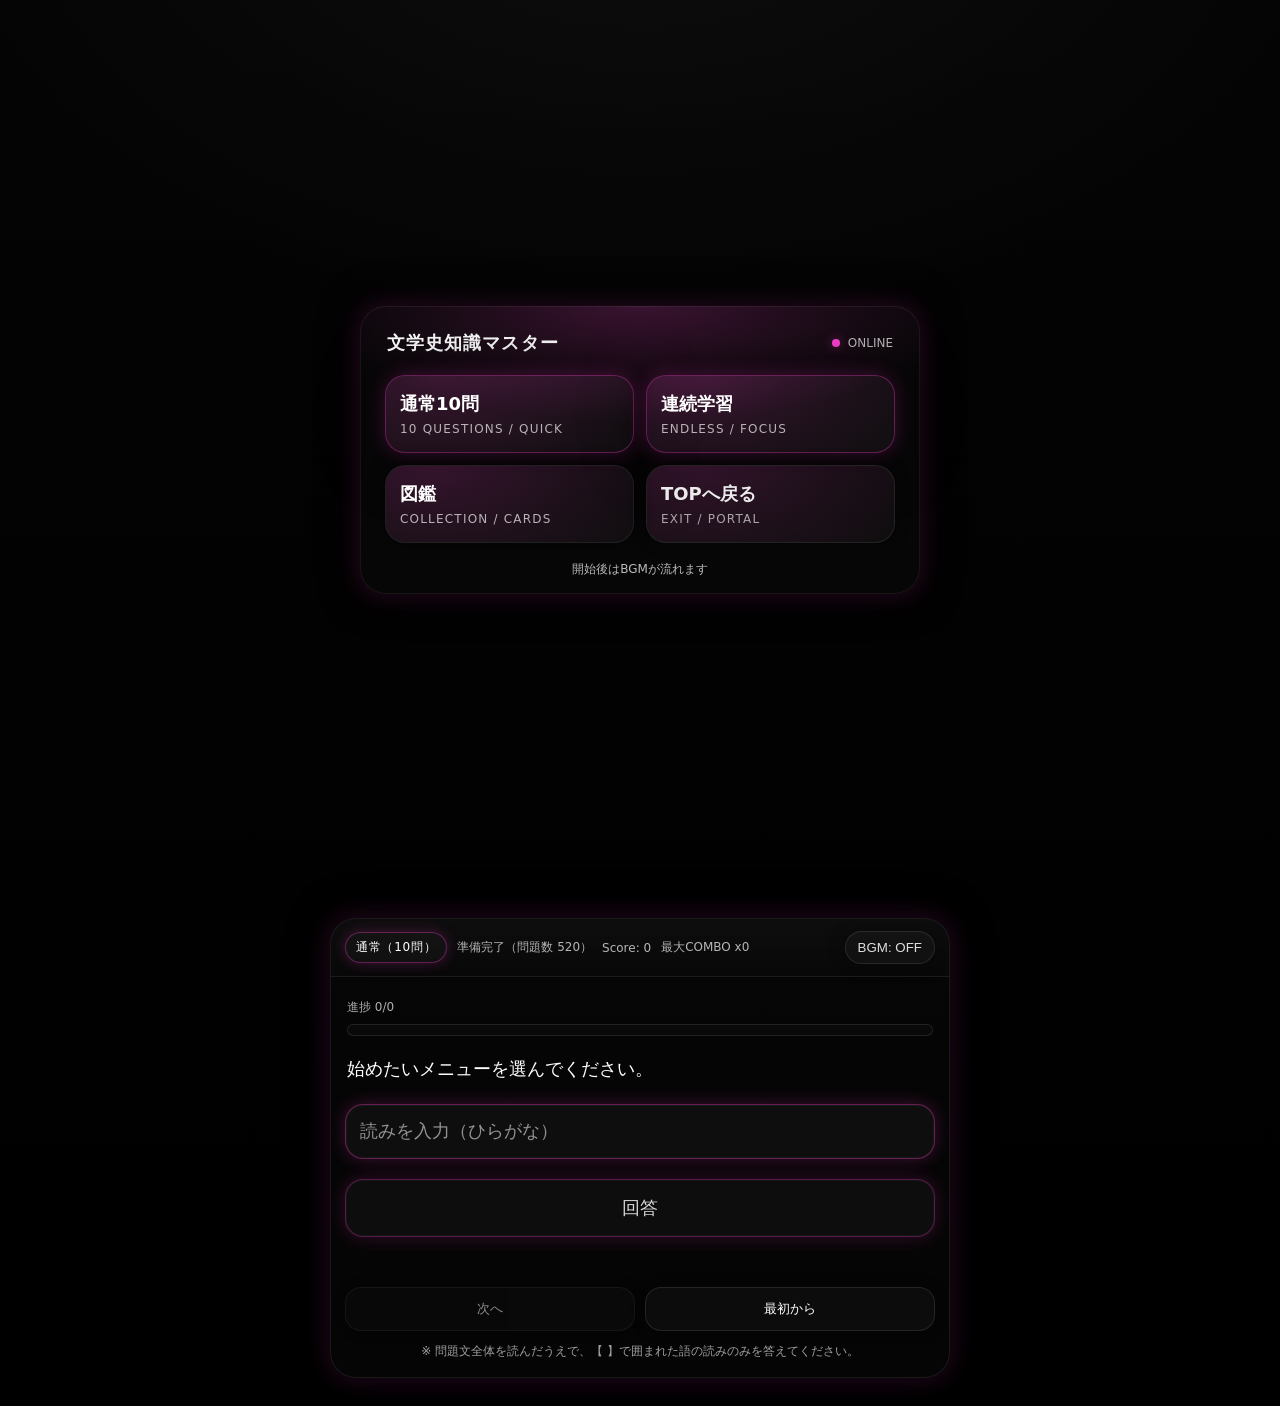
==== index.html @ f780fefc "Update index.html" ====
<!doctype html>
<html lang="ja">
<head>
  <meta charset="utf-8" />
  <meta name="viewport" content="width=device-width, initial-scale=1" />
  <base href="./">
  <title>文学史知識マスター</title>
  <link rel="stylesheet" href="./styles.css" />
</head>

<body>

  <!-- =========================
       START SCREEN (Cyber Console)
       ========================= -->
  <div id="startScreen" class="start-screen" aria-label="スタート画面">
    <div class="hub">
      <header class="hub-bar">
        <div class="hub-title">文学史知識マスター</div>
        <div class="hub-status"><span class="hub-dot" aria-hidden="true"></span><span>ONLINE</span></div>
      </header>

      <main class="hub-grid" aria-label="メニュー">
        <!-- ✅リンク化：通常10問 -->
        <a id="modeNormalBtn" class="hub-card primary" href="./index.html?mode=normal&start=1">
          <div class="hub-main">通常10問</div>
          <div class="hub-sub">10 QUESTIONS / QUICK</div>
        </a>

        <!-- ✅リンク化：連続学習 -->
        <a id="modeEndlessBtn" class="hub-card primary" href="./index.html?mode=endless&start=1">
          <div class="hub-main">連続学習</div>
          <div class="hub-sub">ENDLESS / FOCUS</div>
        </a>

        <!-- 図鑑（既存） -->
        <a id="openCollectionBtn" class="hub-card" href="https://naoki496.github.io/cards-hub/">
          <div class="hub-main">図鑑</div>
          <div class="hub-sub">COLLECTION / CARDS</div>
        </a>

        <!-- TOPへ戻る（指定URL） -->
        <a id="backToTopBtn" class="hub-card exit" href="https://naoki496.github.io/kokugo-dojo/">
          <div class="hub-main">TOPへ戻る</div>
          <div class="hub-sub">EXIT / PORTAL</div>
        </a>
      </main>

      <!-- ✅追加：4ボタン直下の注記（レイアウト非破壊） -->
      <div style="margin-top:10px;font-size:12px;line-height:1.4;color:rgba(255,255,255,0.72);text-align:center;">
        開始後はBGMが流れます
      </div>

      <!-- app.js互換のため残す（画面には出さない） -->
      <button id="startBtn" class="start-hidden" type="button">START</button>
      <div id="startNote" class="start-hidden"></div>

      
      
      <!-- app.js互換のため残す（画面には出さない） -->
      <button id="startBtn" class="start-hidden" type="button">START</button>
      <div id="startNote" class="start-hidden"></div>
    </div>
  </div>

  <!-- =========================
       QUIZ UI
       ========================= -->
  <h1>文学史知識マスター</h1>

  <div id="quiz" class="panel">
    <div id="meta">
      <div id="metaLeft">
        <div id="modePill" class="mode-pill">通常（10問）</div>
        <div id="progress">読み込み中…</div>
        <div id="score">Score: 0</div>
        <div id="comboLabel">最大COMBO x0</div>
      </div>

      <button id="bgmToggle" class="pill bgm-btn" type="button">BGM: OFF</button>
    </div>

    <div class="panel-inner">
      <div id="meterArea">
        <div id="meterText">
          <div id="meterLabel">進捗 0/0 (0%)</div>
          <div id="meterRight"> </div>
        </div>
        <div id="meterOuter"><div id="meterInner"></div></div>
      </div>

      <div class="q-gap"></div>

      <div id="question" class="question">CSVを読み込んでいます。</div>
      <div id="subline" class="subline"></div>

      <div id="choicesArea">
        <input id="answerInput" class="answer-input" type="text"
               inputmode="kana" autocomplete="off" autocapitalize="off" autocorrect="off" spellcheck="false"
               placeholder="読みを入力（ひらがな）" />
        <button id="submitBtn" class="choice submit" type="button">回答</button>
      </div>

      <div id="status" class="status"></div>

      <div id="controls">
        <button id="nextBtn" class="ctrl" type="button" disabled>次へ</button>
        <button id="restartBtn" class="ctrl" type="button">最初から</button>
      </div>

      <div id="hint">
        ※ 問題文全体を読んだうえで、【 】で囲まれた語の読みのみを答えてください。
      </div>
    </div>
  </div>

  <script src="./csv.js"></script>
  <script src="./app.js"></script>
</body>
</html>
---- styles.css ----
:root {
  /* ===== Background ===== */
  --bg0: #050405;   /* メイン背景（ほぼ黒） */
  --bg1: #0c0907;   /* パネル・カード用 */

  /* ===== Accent (Pink) ===== */
  --accent1: #ff3dcf; /* ネオンピンク */
  --accent2: #ff1493; /* ディープピンク */

  /* ===== Text ===== */
  --text: #ffffff;
  --text-sub: rgba(255,255,255,0.65);

  /* ===== Glow ===== */
  --glow: rgba(255,61,207,0.22);
  --glow-strong: rgba(255,61,207,0.45);

  /* ===== Border ===== */
  --border: rgba(255,61,207,0.35);
}


/* ===== Global image safety (prevent stretching) ===== */
img { max-width: 100%; height: auto; }

/* ===== Base ===== */
* { box-sizing: border-box; }
html, body {
  margin: 0;
  padding: 0;
  background: radial-gradient(1200px 800px at 50% -10%, rgba(255,255,255,0.04), transparent 60%),
              linear-gradient(180deg, var(--bg0), #000);
  color: var(--text);
  font-family: system-ui, -apple-system, "Segoe UI", "Noto Sans JP", sans-serif;
}

h1 { display:none; }

/* ===== Start Screen (Hub) ===== */
.start-screen{
  min-height: 100vh;
  display:flex;
  align-items:center;
  justify-content:center;
  padding: 18px;
}
.hub{
  width: min(560px, 92vw);
  border-radius: 26px;
  border: 1px solid rgba(255,255,255,0.06);
  background: rgba(255,255,255,0.02);
  box-shadow: 0 0 40px rgba(0,0,0,0.6), 0 0 22px var(--glow);
  padding: 16px;
  position: relative;
}
.hub::before{
  content:"";
  position:absolute;
  inset: -1px;
  border-radius: 26px;
  background: radial-gradient(500px 180px at 50% 0%, rgba(255,61,207,0.20), transparent 65%);
  pointer-events:none;
  mix-blend-mode: screen;
}

.hub-bar{
  display:flex;
  align-items:center;
  justify-content:space-between;
  padding: 8px 10px 12px;
}
.hub-title{
  font-size: 18px;
  letter-spacing: .06em;
  font-weight: 700;
}
.hub-status{
  display:flex;
  align-items:center;
  gap:8px;
  font-size: 12px;
  color: rgba(255,255,255,0.72);
}
.hub-dot{
  width: 8px;
  height: 8px;
  border-radius: 50%;
  background: var(--accent1);
  box-shadow: 0 0 12px var(--glow-strong);
}

.hub-grid{
  display:grid;
  grid-template-columns: 1fr 1fr;
  gap: 12px;
  padding: 8px;
}
@media (max-width: 520px){
  .hub-grid{ grid-template-columns: 1fr; }
}
.hub-card{
  display:block;
  text-decoration:none;
  color: #fff;
  padding: 16px 14px;
  border-radius: 20px;
  border: 1px solid rgba(255,255,255,0.08);
  background: rgba(255,255,255,0.03);
  box-shadow: 0 0 16px rgba(0,0,0,0.55);
  transition: transform 90ms ease, box-shadow 140ms ease, border-color 140ms ease;
  position: relative;
  overflow:hidden;
}
.hub-card::after{
  content:"";
  position:absolute;
  inset:0;
  background: radial-gradient(420px 220px at 20% 0%, rgba(255,61,207,0.18), transparent 60%);
  opacity: .9;
  pointer-events:none;
}
.hub-card.primary{
  border-color: var(--border);
  box-shadow: 0 0 20px var(--glow), 0 0 60px rgba(0,0,0,0.55);
}
.hub-card.exit{
  border-color: rgba(255,255,255,0.10);
  opacity: .92;
}
.hub-card:hover{
  transform: translateY(-1px);
  border-color: rgba(255,61,207,0.55);
  box-shadow: 0 0 26px var(--glow-strong), 0 0 70px rgba(0,0,0,0.6);
}
.hub-main{
  font-size: 18px;
  font-weight: 700;
  position: relative;
  z-index: 1;
}
.hub-sub{
  margin-top: 6px;
  font-size: 12px;
  letter-spacing: .10em;
  color: rgba(255,255,255,0.68);
  position: relative;
  z-index: 1;
}

/* app.js互換のため残す（画面には出さない） */
.start-hidden{ display:none; }

/* ===== Panel (Quiz) ===== */
.panel{
  width: min(620px, 92vw);
  margin: 18px auto 28px;
  border-radius: 26px;
  border: 1px solid rgba(255,255,255,0.08);
  background: rgba(255,255,255,0.02);
  box-shadow: 0 0 40px rgba(0,0,0,0.65), 0 0 26px var(--glow);
  overflow:hidden;
}

#meta{
  display:flex;
  align-items:center;
  justify-content:space-between;
  padding: 12px 14px;
  border-bottom: 1px solid rgba(255,255,255,0.06);
  background: linear-gradient(180deg, rgba(255,255,255,0.03), rgba(255,255,255,0.01));
}
#metaLeft{
  display:flex;
  align-items:center;
  gap: 10px;
  flex-wrap: wrap;
}
.mode-pill{
  display:inline-flex;
  align-items:center;
  padding: 6px 10px;
  border-radius: 999px;
  border: 1px solid var(--border);
  background: rgba(255,255,255,0.03);
  box-shadow: 0 0 14px var(--glow);
  font-size: 12px;
  letter-spacing: .06em;
}
#progress, #score, #comboLabel{
  font-size: 12px;
  color: rgba(255,255,255,0.70);
}

.pill{
  border: 1px solid rgba(255,255,255,0.10);
  background: rgba(255,255,255,0.03);
  color: rgba(255,255,255,0.86);
  border-radius: 999px;
  padding: 8px 12px;
  cursor:pointer;
  box-shadow: 0 0 16px rgba(0,0,0,0.35);
}
.pill:hover{
  border-color: rgba(255,61,207,0.55);
  box-shadow: 0 0 20px var(--glow-strong);
}

#timerArea{
  display:flex;
  align-items:center;
  gap:8px;
  margin-left: 10px;
}
#timerOuter{
  width: 140px;
  height: 10px;
  border-radius: 999px;
  border: 1px solid rgba(255,255,255,0.10);
  background: rgba(255,255,255,0.03);
  overflow:hidden;
}
#timerInner{
  height: 100%;
  width: 100%;
  background: linear-gradient(90deg, rgba(255,61,207,0.9), rgba(255,20,147,0.9));
  box-shadow: 0 0 16px var(--glow-strong);
}
#timerText{
  width: 54px;
  text-align:right;
  font-size: 12px;
  color: rgba(255,255,255,0.70);
}

.panel-inner{
  padding: 14px 14px 18px;
}

#meterArea{
  padding: 8px 2px 4px;
}
#meterText{
  display:flex;
  align-items:center;
  justify-content:space-between;
  font-size: 12px;
  color: rgba(255,255,255,0.68);
  margin-bottom: 8px;
}
#meterOuter{
  width: 100%;
  height: 12px;
  border-radius: 999px;
  border: 1px solid rgba(255,255,255,0.10);
  background: rgba(255,255,255,0.02);
  overflow:hidden;
}
#meterInner{
  width: 0%;
  height: 100%;
  background: linear-gradient(90deg, rgba(255,61,207,0.85), rgba(255,20,147,0.85));
  box-shadow: 0 0 18px var(--glow-strong);
  transition: width 250ms ease;
}

.q-gap{ height: 6px; }

.question{
  font-size: 18px;
  line-height: 1.65;
  padding: 8px 2px;
}
.subline{
  font-size: 13px;
  color: rgba(255,255,255,0.62);
  margin-top: 2px;
}

/* highlight for 【】 */
.hl{
  color: #ffe86b;
  text-shadow: 0 0 18px rgba(255,232,107,0.55);
  font-weight: 700;
}

/* ===== Choices / Input ===== */
.choice{
  width: 100%;
  margin: 10px 0;
  padding: 16px 14px;
  border-radius: 18px;
  border: 1px solid var(--border);
  background: rgba(255,255,255,0.04);
  color:#fff;
  font-size: 18px;
  text-align:left;
  cursor:pointer;
  box-shadow: 0 0 18px var(--glow), inset 0 0 0 1px rgba(255,255,255,0.04);
  transition: transform 80ms ease, box-shadow 120ms ease, border-color 120ms ease;
}

/* ===== Input mode (Yomi) ===== */
.answer-input{
  width: 100%;
  margin: 10px 0;
  padding: 16px 14px;
  border-radius: 18px;
  border: 1px solid var(--border);
  background: rgba(255,255,255,0.04);
  color:#fff;
  font-size: 18px;
  outline: none;
  box-shadow: 0 0 18px var(--glow), inset 0 0 0 1px rgba(255,255,255,0.04);
}

.answer-input::placeholder{
  color: rgba(255,255,255,0.55);
}

.answer-input:focus{
  border-color: rgba(255,61,207,0.65);
  box-shadow: 0 0 26px var(--glow-strong), inset 0 0 0 1px rgba(255,255,255,0.06);
}

.choice.submit{
  text-align:center;
}

.choice:active{
  transform: scale(0.985);
}

.choice:disabled{
  opacity: 0.85;
  cursor: default;
}

.choice.correct{
  border-color: rgba(80,255,130,0.55);
  box-shadow: 0 0 22px rgba(80,255,130,0.25);
  background: rgba(80,255,130,0.07);
}

.choice.wrong{
  border-color: rgba(255,80,120,0.55);
  box-shadow: 0 0 22px rgba(255,80,120,0.20);
  background: rgba(255,80,120,0.06);
}

.status{
  min-height: 22px;
  margin-top: 6px;
  font-size: 13px;
  color: rgba(255,255,255,0.72);
}

#controls{
  display:flex;
  gap: 10px;
  margin-top: 12px;
}
.ctrl{
  flex:1;
  padding: 12px 12px;
  border-radius: 16px;
  border: 1px solid rgba(255,255,255,0.10);
  background: rgba(255,255,255,0.03);
  color:#fff;
  cursor:pointer;
  box-shadow: 0 0 14px rgba(0,0,0,0.35);
}
.ctrl:disabled{
  opacity:.55;
  cursor: default;
}
.ctrl:hover{
  border-color: rgba(255,61,207,0.55);
  box-shadow: 0 0 18px var(--glow-strong);
}

#hint{
  margin-top: 12px;
  font-size: 12px;
  line-height: 1.4;
  color: rgba(255,255,255,0.62);
  text-align: center;
}

/* ===== Result Overlay ===== */
.result-overlay{
  position: fixed;
  inset: 0;
  background: rgba(0,0,0,0.70);
  display:none;
  align-items:center;
  justify-content:center;
  padding: 18px;
  z-index: 9999;
}
.result-overlay.show{ display:flex; }

.result{
  width: min(680px, 92vw);
  border-radius: 26px;
  border: 1px solid rgba(255,255,255,0.10);
  background: rgba(10,8,12,0.92);
  box-shadow: 0 0 40px rgba(0,0,0,0.75), 0 0 24px var(--glow);
  overflow:hidden;
}
.result-head{
  padding: 14px 16px;
  border-bottom: 1px solid rgba(255,255,255,0.08);
  display:flex;
  align-items:center;
  justify-content:space-between;
}
.result-title{
  font-weight: 800;
  letter-spacing: .06em;
}
.result-close{
  cursor:pointer;
  opacity: .85;
}
.result-body{
  padding: 16px;
}
.stars{
  display:flex;
  gap: 4px;
  font-size: 18px;
}
.rank{
  margin-top: 6px;
  opacity:.9;
}
.rate{
  margin-top: 6px;
  font-size: 28px;
  font-weight: 800;
  text-shadow: 0 0 18px var(--glow-strong);
}
.summary{
  margin-top: 10px;
  opacity:.9;
}
.details{
  margin-top: 10px;
  font-size: 13px;
  opacity:.85;
  line-height: 1.55;
}
.card-reward{
  margin-top: 12px;
  display:flex;
  gap: 12px;
  align-items:center;
  padding: 10px;
  border-radius: 18px;
  border: 1px solid rgba(255,255,255,0.10);
  background: rgba(255,255,255,0.03);
}
.card-reward img{
  width: 76px;
  height: 76px;
  object-fit: cover;
  border-radius: 14px;
  border: 1px solid rgba(255,255,255,0.10);
}
.card-name{ font-weight: 700; }
.card-meta{
  font-size: 12px;
  opacity: .85;
  margin-top: 4px;
}
.result-actions{
  display:flex;
  gap: 10px;
  margin-top: 14px;
}
.ra{
  flex:1;
  padding: 12px 12px;
  border-radius: 16px;
  border: 1px solid rgba(255,255,255,0.10);
  background: rgba(255,255,255,0.03);
  color:#fff;
  cursor:pointer;
}
.ra:hover{
  border-color: rgba(255,61,207,0.55);
  box-shadow: 0 0 18px var(--glow-strong);
}

.review{
  margin-top: 14px;
  border-top: 1px solid rgba(255,255,255,0.08);
  padding-top: 12px;
}
.rv-item{
  padding: 10px 0;
  border-bottom: 1px solid rgba(255,255,255,0.06);
}
.rv-q{
  font-size: 13px;
  line-height: 1.55;
  opacity: .92;
}
.rv-choices{
  margin-top: 8px;
  display:grid;
  grid-template-columns: 1fr;
  gap: 6px;
}
.rv-choice{
  padding: 10px 12px;
  border-radius: 14px;
  border: 1px solid rgba(255,255,255,0.10);
  background: rgba(255,255,255,0.02);
  font-size: 13px;
  line-height: 1.5;
}
.rv-choice.is-correct{
  border-color: rgba(80,255,130,0.35);
  background: rgba(80,255,130,0.06);
}
.rv-choice.is-selected{
  border-color: rgba(255,80,120,0.35);
  background: rgba(255,80,120,0.05);
}

/* ===== Small effects used by JS ===== */
.flash-good{
  animation: flashGood 220ms ease;
}
@keyframes flashGood{
  0%{ box-shadow: 0 0 0 rgba(0,0,0,0); }
  100%{ box-shadow: 0 0 24px rgba(80,255,130,0.25); }
}
.shake-bad{
  animation: shakeBad 260ms ease;
}
@keyframes shakeBad{
  0%,100%{ transform: translateX(0); }
  20%{ transform: translateX(-4px); }
  40%{ transform: translateX(4px); }
  60%{ transform: translateX(-3px); }
  80%{ transform: translateX(3px); }
}
.pulse-next{
  animation: pulseNext 500ms ease;
}
@keyframes pulseNext{
  0%{ box-shadow: 0 0 0 rgba(0,0,0,0); }
  100%{ box-shadow: 0 0 18px var(--glow-strong); }
}

/* ===== Time up scanline ===== */
.timeup-scanline{
  position: fixed;
  left: 0;
  top: -40vh;
  width: 100vw;
  height: 40vh;
  background: linear-gradient(180deg, transparent, rgba(255,255,255,0.10), transparent);
  pointer-events:none;
  z-index: 99999;
  animation: scanline 420ms ease;
}
@keyframes scanline{
  0%{ top:-40vh; opacity: 0; }
  10%{ opacity: 1; }
  100%{ top: 120vh; opacity: 0; }
}

/* ===== Countdown overlay ===== */
.countdown{
  position: fixed;
  inset: 0;
  display:flex;
  align-items:center;
  justify-content:center;
  background: rgba(0,0,0,0.45);
  z-index: 99998;
  opacity:0;
  transition: opacity 120ms ease;
}
.countdown.show{ opacity:1; }
.countdown-num{
  font-size: 64px;
  font-weight: 900;
  letter-spacing: .08em;
  text-shadow: 0 0 26px var(--glow-strong);
  color: #fff;
}

/* ===== Glitch status ===== */
.status.glitch{
  text-shadow: 0 0 12px var(--glow);
}
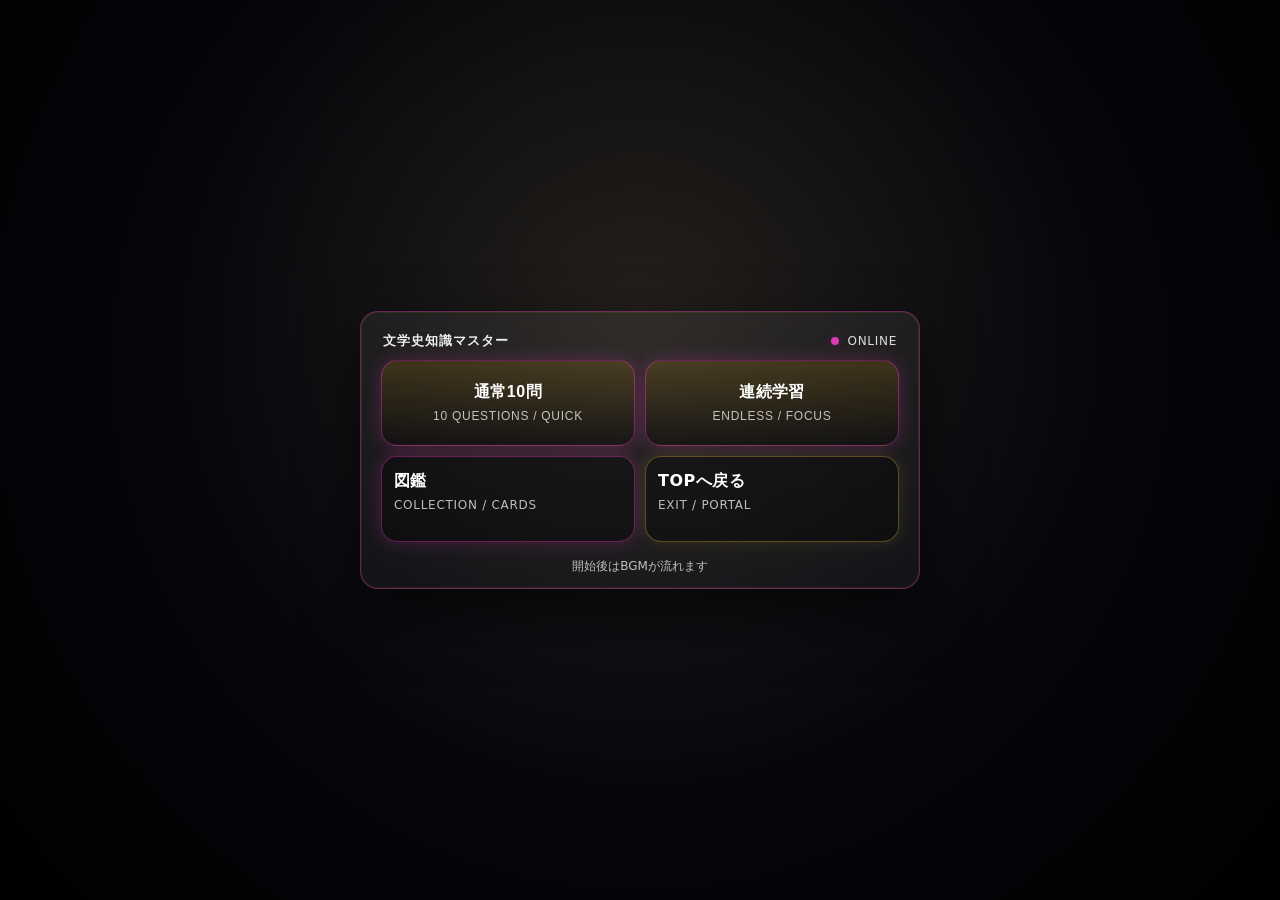
==== commit 0e54d188: "Add files via upload" ====
--- a/index.html
+++ b/index.html
@@ -1,120 +1,123 @@
-<!doctype html>
-<html lang="ja">
-<head>
-  <meta charset="utf-8" />
-  <meta name="viewport" content="width=device-width, initial-scale=1" />
-  <base href="./">
-  <title>文学史知識マスター</title>
-  <link rel="stylesheet" href="./styles.css" />
-</head>
-
-<body>
-
-  <!-- =========================
-       START SCREEN (Cyber Console)
-       ========================= -->
-  <div id="startScreen" class="start-screen" aria-label="スタート画面">
-    <div class="hub">
-      <header class="hub-bar">
-        <div class="hub-title">文学史知識マスター</div>
-        <div class="hub-status"><span class="hub-dot" aria-hidden="true"></span><span>ONLINE</span></div>
-      </header>
-
-      <main class="hub-grid" aria-label="メニュー">
-        <!-- ✅リンク化：通常10問 -->
-        <a id="modeNormalBtn" class="hub-card primary" href="./index.html?mode=normal&start=1">
-          <div class="hub-main">通常10問</div>
-          <div class="hub-sub">10 QUESTIONS / QUICK</div>
-        </a>
-
-        <!-- ✅リンク化：連続学習 -->
-        <a id="modeEndlessBtn" class="hub-card primary" href="./index.html?mode=endless&start=1">
-          <div class="hub-main">連続学習</div>
-          <div class="hub-sub">ENDLESS / FOCUS</div>
-        </a>
-
-        <!-- 図鑑（既存） -->
-        <a id="openCollectionBtn" class="hub-card" href="https://naoki496.github.io/cards-hub/">
-          <div class="hub-main">図鑑</div>
-          <div class="hub-sub">COLLECTION / CARDS</div>
-        </a>
-
-        <!-- TOPへ戻る（指定URL） -->
-        <a id="backToTopBtn" class="hub-card exit" href="https://naoki496.github.io/kokugo-dojo/">
-          <div class="hub-main">TOPへ戻る</div>
-          <div class="hub-sub">EXIT / PORTAL</div>
-        </a>
-      </main>
-
-      <!-- ✅追加：4ボタン直下の注記（レイアウト非破壊） -->
-      <div style="margin-top:10px;font-size:12px;line-height:1.4;color:rgba(255,255,255,0.72);text-align:center;">
-        開始後はBGMが流れます
-      </div>
-
-      <!-- app.js互換のため残す（画面には出さない） -->
-      <button id="startBtn" class="start-hidden" type="button">START</button>
-      <div id="startNote" class="start-hidden"></div>
-
-      
-      
-      <!-- app.js互換のため残す（画面には出さない） -->
-      <button id="startBtn" class="start-hidden" type="button">START</button>
-      <div id="startNote" class="start-hidden"></div>
-    </div>
-  </div>
-
-  <!-- =========================
-       QUIZ UI
-       ========================= -->
-  <h1>文学史知識マスター</h1>
-
-  <div id="quiz" class="panel">
-    <div id="meta">
-      <div id="metaLeft">
-        <div id="modePill" class="mode-pill">通常（10問）</div>
-        <div id="progress">読み込み中…</div>
-        <div id="score">Score: 0</div>
-        <div id="comboLabel">最大COMBO x0</div>
-      </div>
-
-      <button id="bgmToggle" class="pill bgm-btn" type="button">BGM: OFF</button>
-    </div>
-
-    <div class="panel-inner">
-      <div id="meterArea">
-        <div id="meterText">
-          <div id="meterLabel">進捗 0/0 (0%)</div>
-          <div id="meterRight"> </div>
-        </div>
-        <div id="meterOuter"><div id="meterInner"></div></div>
-      </div>
-
-      <div class="q-gap"></div>
-
-      <div id="question" class="question">CSVを読み込んでいます。</div>
-      <div id="subline" class="subline"></div>
-
-      <div id="choicesArea">
-        <input id="answerInput" class="answer-input" type="text"
-               inputmode="kana" autocomplete="off" autocapitalize="off" autocorrect="off" spellcheck="false"
-               placeholder="読みを入力（ひらがな）" />
-        <button id="submitBtn" class="choice submit" type="button">回答</button>
-      </div>
-
-      <div id="status" class="status"></div>
-
-      <div id="controls">
-        <button id="nextBtn" class="ctrl" type="button" disabled>次へ</button>
-        <button id="restartBtn" class="ctrl" type="button">最初から</button>
-      </div>
-
-      <div id="hint">
-        ※ 問題文全体を読んだうえで、【 】で囲まれた語の読みのみを答えてください。
-      </div>
-    </div>
-  </div>
-
-  <script src="./csv.js"></script>
-  <script src="./app.js"></script>
-</body>
-</html>
+<!doctype html>
+<html lang="ja">
+<head>
+  <meta charset="utf-8" />
+  <meta name="viewport" content="width=device-width, initial-scale=1" />
+  <base href="./">
+  <title>文学史知識マスター</title>
+  <link rel="stylesheet" href="./styles.css" />
+</head>
+
+<body>
+
+  <!-- =========================
+       START SCREEN (Cyber Console)
+       ========================= -->
+  <div id="startScreen" class="start-screen" aria-label="スタート画面">
+    <div class="hub">
+      <header class="hub-bar">
+        <div class="hub-title">文学史知識マスター</div>
+        <div class="hub-status"><span class="hub-dot" aria-hidden="true"></span><span>ONLINE</span></div>
+      </header>
+
+      <main class="hub-grid" aria-label="メニュー">
+        <!-- ✅リンク化：通常10問 -->
+        <button id="modeNormalBtn" class="hub-card primary" type="button">
+          <div class="hub-main">通常10問</div>
+          <div class="hub-sub">10 QUESTIONS / QUICK</div>
+        </button>
+
+        <!-- 連続学習 -->
+        <button id="modeEndlessBtn" class="hub-card primary" type="button">
+          <div class="hub-main">連続学習</div>
+          <div class="hub-sub">ENDLESS / FOCUS</div>
+        </button>
+
+        <!-- 図鑑（既存） -->
+        <a id="openCollectionBtn" class="hub-card" href="https://naoki496.github.io/cards-hub/">
+          <div class="hub-main">図鑑</div>
+          <div class="hub-sub">COLLECTION / CARDS</div>
+        </a>
+
+        <!-- TOPへ戻る（指定URL） -->
+        <a id="backToTopBtn" class="hub-card exit" href="https://naoki496.github.io/kokugo-dojo/">
+          <div class="hub-main">TOPへ戻る</div>
+          <div class="hub-sub">EXIT / PORTAL</div>
+        </a>
+      </main>
+
+      <!-- ✅追加：4ボタン直下の注記（レイアウト非破壊） -->
+      <div style="margin-top:10px;font-size:12px;line-height:1.4;color:rgba(255,255,255,0.72);text-align:center;">
+        開始後はBGMが流れます
+      </div>
+
+      <!-- app.js互換のため残す（画面には出さない） -->
+      <button id="startBtn" class="start-hidden" type="button">START</button>
+      <div id="startNote" class="start-hidden"></div>
+
+      
+      
+      
+    </div>
+  </div>
+
+  <!-- =========================
+       QUIZ UI
+       ========================= -->
+  <h1>文学史知識マスター</h1>
+
+  <div id="quiz" class="panel">
+    <div id="meta">
+      <div id="metaLeft">
+        <div id="modePill" class="mode-pill">通常（10問）</div>
+        <div id="progress">読み込み中…</div>
+        <div id="score">Score: 0</div>
+        <div id="comboLabel">最大COMBO x0</div>
+      </div>
+
+      <button id="bgmToggle" class="pill bgm-btn" type="button">BGM: OFF</button>
+    </div>
+
+    <div class="panel-inner">
+      <div id="meterArea">
+        <div id="meterText">
+          <div id="meterLabel">進捗 0/0 (0%)</div>
+          <div id="meterRight"> </div>
+        </div>
+        <div id="meterOuter"><div id="meterInner"></div></div>
+      </div>
+
+      <div class="q-gap"></div>
+
+      <div id="question" class="question">CSVを読み込んでいます。</div>
+      <div id="subline" class="subline"></div>
+
+        <div id="choicesArea">
+        <input id="answerInput" class="answer-input" type="text"
+               inputmode="kana" autocomplete="off" autocapitalize="off" autocorrect="off" spellcheck="false"
+               placeholder="読みを入力（ひらがな）" />
+        <button id="submitBtn" class="choice submit" type="button">回答</button>
+      </div>
+
+      <div id="status" class="status"></div>
+
+      <div id="controls">
+        <button id="nextBtn" class="ctrl" type="button" disabled>次へ</button>
+        <button id="restartBtn" class="ctrl" type="button">最初から</button>
+      </div>
+
+      <div id="hint">
+        ※ 問題文全体を読んだうえで、【 】で囲まれた語の読みのみを答えてください。
+      </div>
+    </div>
+  </div>
+
+  <script src="./csv.js"></script>
+  <script src="./app.js"></script>
+</body>
+</html>
+
+
+
+
+
--- a/styles.css
+++ b/styles.css
@@ -20,270 +20,288 @@
 }
 
 
-/* ===== Global image safety (prevent stretching) ===== */
-img { max-width: 100%; height: auto; }
-
-/* ===== Base ===== */
-* { box-sizing: border-box; }
-html, body {
-  margin: 0;
-  padding: 0;
-  background: radial-gradient(1200px 800px at 50% -10%, rgba(255,255,255,0.04), transparent 60%),
-              linear-gradient(180deg, var(--bg0), #000);
-  color: var(--text);
-  font-family: system-ui, -apple-system, "Segoe UI", "Noto Sans JP", sans-serif;
-}
-
-h1 { display:none; }
-
-/* ===== Start Screen (Hub) ===== */
-.start-screen{
-  min-height: 100vh;
-  display:flex;
-  align-items:center;
-  justify-content:center;
-  padding: 18px;
-}
-.hub{
-  width: min(560px, 92vw);
-  border-radius: 26px;
-  border: 1px solid rgba(255,255,255,0.06);
-  background: rgba(255,255,255,0.02);
-  box-shadow: 0 0 40px rgba(0,0,0,0.6), 0 0 22px var(--glow);
-  padding: 16px;
+/* ===== Global image safety (prevents full-size blowups) ===== */
+img{
+  max-width:100%;
+  height:auto;
+  display:block;
+}
+
+*{ box-sizing:border-box; }
+body{
+  margin:0;
+  font-family: "Segoe UI", system-ui, -apple-system, sans-serif;
+  background: radial-gradient(1200px 700px at 50% 0%,
+    rgba(255,179,0,0.06) 0%,
+    rgba(0,0,0,0) 45%
+  ), linear-gradient(180deg, var(--bg1), var(--bg0));
+  color:#fff;
+  text-align:center;
+  -webkit-tap-highlight-color: transparent;
+}
+
+h1{
+  margin:18px 0 10px;
+  font-size:22px;
+  letter-spacing:0.03em;
+  text-shadow: 0 0 14px var(--glow);
+}
+
+.panel{
+  width: 92%;
+  max-width: 560px;
+  margin: 0 auto 18px;
+  border-radius: 18px;
+  background: linear-gradient(180deg, rgba(255,255,255,0.06), rgba(255,255,255,0.03));
+  border: 1px solid rgba(255,255,255,0.08);
+  box-shadow:
+    0 18px 40px rgba(0,0,0,0.55),
+    inset 0 0 0 1px rgba(255,179,0,0.08);
+  padding: 14px;
   position: relative;
-}
-.hub::before{
-  content:"";
-  position:absolute;
-  inset: -1px;
-  border-radius: 26px;
-  background: radial-gradient(500px 180px at 50% 0%, rgba(255,61,207,0.20), transparent 65%);
-  pointer-events:none;
-  mix-blend-mode: screen;
-}
-
-.hub-bar{
-  display:flex;
-  align-items:center;
-  justify-content:space-between;
-  padding: 8px 10px 12px;
-}
-.hub-title{
-  font-size: 18px;
-  letter-spacing: .06em;
-  font-weight: 700;
-}
-.hub-status{
-  display:flex;
-  align-items:center;
-  gap:8px;
-  font-size: 12px;
-  color: rgba(255,255,255,0.72);
-}
-.hub-dot{
-  width: 8px;
-  height: 8px;
-  border-radius: 50%;
-  background: var(--accent1);
-  box-shadow: 0 0 12px var(--glow-strong);
-}
-
-.hub-grid{
-  display:grid;
-  grid-template-columns: 1fr 1fr;
-  gap: 12px;
-  padding: 8px;
-}
-@media (max-width: 520px){
-  .hub-grid{ grid-template-columns: 1fr; }
-}
-.hub-card{
-  display:block;
-  text-decoration:none;
-  color: #fff;
-  padding: 16px 14px;
-  border-radius: 20px;
-  border: 1px solid rgba(255,255,255,0.08);
-  background: rgba(255,255,255,0.03);
-  box-shadow: 0 0 16px rgba(0,0,0,0.55);
-  transition: transform 90ms ease, box-shadow 140ms ease, border-color 140ms ease;
-  position: relative;
-  overflow:hidden;
-}
-.hub-card::after{
-  content:"";
-  position:absolute;
-  inset:0;
-  background: radial-gradient(420px 220px at 20% 0%, rgba(255,61,207,0.18), transparent 60%);
-  opacity: .9;
-  pointer-events:none;
-}
-.hub-card.primary{
-  border-color: var(--border);
-  box-shadow: 0 0 20px var(--glow), 0 0 60px rgba(0,0,0,0.55);
-}
-.hub-card.exit{
-  border-color: rgba(255,255,255,0.10);
-  opacity: .92;
-}
-.hub-card:hover{
-  transform: translateY(-1px);
-  border-color: rgba(255,61,207,0.55);
-  box-shadow: 0 0 26px var(--glow-strong), 0 0 70px rgba(0,0,0,0.6);
-}
-.hub-main{
-  font-size: 18px;
-  font-weight: 700;
-  position: relative;
-  z-index: 1;
-}
-.hub-sub{
-  margin-top: 6px;
-  font-size: 12px;
-  letter-spacing: .10em;
-  color: rgba(255,255,255,0.68);
-  position: relative;
-  z-index: 1;
-}
-
-/* app.js互換のため残す（画面には出さない） */
-.start-hidden{ display:none; }
-
-/* ===== Panel (Quiz) ===== */
-.panel{
-  width: min(620px, 92vw);
-  margin: 18px auto 28px;
-  border-radius: 26px;
-  border: 1px solid rgba(255,255,255,0.08);
-  background: rgba(255,255,255,0.02);
-  box-shadow: 0 0 40px rgba(0,0,0,0.65), 0 0 26px var(--glow);
-  overflow:hidden;
-}
-
+  overflow: hidden;
+}
+
+/* ✅BGMボタンが横に伸びないよう、metaを固定レイアウトに */
 #meta{
   display:flex;
-  align-items:center;
   justify-content:space-between;
-  padding: 12px 14px;
-  border-bottom: 1px solid rgba(255,255,255,0.06);
-  background: linear-gradient(180deg, rgba(255,255,255,0.03), rgba(255,255,255,0.01));
-}
+  align-items:flex-start;
+  gap:12px;
+  font-size:14px;
+}
+
 #metaLeft{
   display:flex;
-  align-items:center;
-  gap: 10px;
-  flex-wrap: wrap;
-}
+  flex-direction:column;
+  gap:6px;
+  align-items:flex-start;
+  flex: 1 1 auto;
+  min-width: 0;
+}
+
 .mode-pill{
   display:inline-flex;
   align-items:center;
+  justify-content:center;
   padding: 6px 10px;
   border-radius: 999px;
   border: 1px solid var(--border);
-  background: rgba(255,255,255,0.03);
+  background: rgba(0,0,0,0.30);
   box-shadow: 0 0 14px var(--glow);
   font-size: 12px;
-  letter-spacing: .06em;
-}
-#progress, #score, #comboLabel{
+  opacity: .95;
+}
+
+.panel-inner{
+  border-radius: 16px;
+  background: rgba(0,0,0,0.35);
+  border: 1px solid var(--border);
+  box-shadow: 0 0 22px var(--glow);
+  padding: 14px;
+  margin-top: 12px;
+}
+
+/* ✅ボタンが幅100%化しない/改行しない/伸びない */
+.pill{
+  flex: 0 0 auto;
+  display: inline-flex;
+  align-items: center;
+  justify-content: center;
+  white-space: nowrap;
+
+  padding: 8px 14px;
+  border-radius: 999px;
+  border: 1px solid var(--border);
+  background: rgba(0,0,0,0.35);
+  color:#fff;
+  box-shadow: 0 0 14px var(--glow);
+  cursor:pointer;
+}
+
+.pill.on{
+  border-color: var(--border);
+  box-shadow: 0 0 18px var(--glow-strong);
+}
+
+.bgm-btn{
+  width: 140px;
+  max-width: 60vw;
+  height: 44px;
+  border-radius: 14px;
+}
+
+.question{
+  font-size:18px;
+  line-height:1.65;
+  text-align:left;
+  word-break: break-word;
+}
+
+.subline{
+  margin-top: 8px;
+  text-align:left;
   font-size: 12px;
-  color: rgba(255,255,255,0.70);
-}
-
-.pill{
-  border: 1px solid rgba(255,255,255,0.10);
-  background: rgba(255,255,255,0.03);
-  color: rgba(255,255,255,0.86);
-  border-radius: 999px;
-  padding: 8px 12px;
-  cursor:pointer;
-  box-shadow: 0 0 16px rgba(0,0,0,0.35);
-}
-.pill:hover{
-  border-color: rgba(255,61,207,0.55);
-  box-shadow: 0 0 20px var(--glow-strong);
-}
-
-#timerArea{
-  display:flex;
-  align-items:center;
-  gap:8px;
-  margin-left: 10px;
-}
-#timerOuter{
-  width: 140px;
-  height: 10px;
-  border-radius: 999px;
-  border: 1px solid rgba(255,255,255,0.10);
-  background: rgba(255,255,255,0.03);
-  overflow:hidden;
-}
-#timerInner{
-  height: 100%;
-  width: 100%;
-  background: linear-gradient(90deg, rgba(255,61,207,0.9), rgba(255,20,147,0.9));
-  box-shadow: 0 0 16px var(--glow-strong);
-}
-#timerText{
-  width: 54px;
-  text-align:right;
-  font-size: 12px;
-  color: rgba(255,255,255,0.70);
-}
-
-.panel-inner{
-  padding: 14px 14px 18px;
+  opacity: 0.75;
+}
+
+.q-gap{
+  height: 12px;
+}
+
+.hl{
+  color: #ffe66b;
+  text-shadow:
+    0 0 8px rgba(255, 230, 107, 0.75),
+    0 0 16px rgba(255, 230, 107, 0.35);
+  font-weight: 800;
 }
 
 #meterArea{
-  padding: 8px 2px 4px;
-}
+  text-align:left;
+}
+
 #meterText{
   display:flex;
+  justify-content:space-between;
+  gap:10px;
+  font-size: 13px;
+  margin-bottom: 10px;
+  opacity: 0.92;
+}
+
+#meterOuter{
+  width:100%;
+  height: 22px;
+  border-radius: 999px;
+  background: rgba(255,255,255,0.07);
+  overflow:hidden;
+  border: 1px solid rgba(255,255,255,0.10);
+}
+
+#meterInner{
+  height:100%;
+  width:0%;
+  border-radius: 999px;
+  background: linear-gradient(90deg, rgba(255,179,0,0.75), rgba(255,143,0,0.35));
+  box-shadow: 0 0 18px var(--glow);
+  transition: width 220ms ease;
+}
+
+/* =====================================================
+   ✅ TIMER BAR (Graphical remaining time)
+   ===================================================== */
+.timer-wrap{
+  margin-top: 10px;
+}
+
+.timer-head{
+  display:flex;
+  justify-content:space-between;
   align-items:center;
-  justify-content:space-between;
+  gap: 10px;
+  margin-bottom: 8px;
   font-size: 12px;
-  color: rgba(255,255,255,0.68);
-  margin-bottom: 8px;
-}
-#meterOuter{
-  width: 100%;
-  height: 12px;
+  opacity: 0.92;
+  letter-spacing: .06em;
+}
+
+.timer-title{
+  opacity: .78;
+}
+
+.timer-text{
+  font-variant-numeric: tabular-nums;
+  opacity: .88;
+}
+
+.timer-outer{
+  width:100%;
+  height: 16px;
   border-radius: 999px;
-  border: 1px solid rgba(255,255,255,0.10);
-  background: rgba(255,255,255,0.02);
+  background: rgba(255,255,255,0.06);
   overflow:hidden;
-}
-#meterInner{
-  width: 0%;
-  height: 100%;
-  background: linear-gradient(90deg, rgba(255,61,207,0.85), rgba(255,20,147,0.85));
-  box-shadow: 0 0 18px var(--glow-strong);
-  transition: width 250ms ease;
-}
-
-.q-gap{ height: 6px; }
-
-.question{
-  font-size: 18px;
-  line-height: 1.65;
-  padding: 8px 2px;
-}
-.subline{
-  font-size: 13px;
-  color: rgba(255,255,255,0.62);
-  margin-top: 2px;
-}
-
-/* highlight for 【】 */
-.hl{
-  color: #ffe86b;
-  text-shadow: 0 0 18px rgba(255,232,107,0.55);
-  font-weight: 700;
-}
-
-/* ===== Choices / Input ===== */
+  border: 1px solid var(--border);
+  box-shadow: inset 0 0 0 1px rgba(255,255,255,0.03);
+}
+
+.timer-inner{
+  height:100%;
+  width:100%;
+  border-radius: 999px;
+  background: linear-gradient(90deg, rgba(255,179,0,0.75), rgba(255,143,0,0.35));
+  box-shadow: 0 0 18px var(--glow);
+  transition: width 120ms linear;
+}
+
+/* 残り5秒：軽い発光（SE無し） */
+.timer-outer.warn{
+  border-color: var(--border);
+  box-shadow:
+    0 0 18px var(--glow),
+    0 0 40px rgba(255,179,0,0.10);
+}
+
+/* =====================================================
+   ✅ TIME UP only: faint noise scanline
+   （CSS 1ブロックで軽量に）
+   ===================================================== */
+#quiz.timeup-scan::after{
+  content:"";
+  position:absolute;
+  inset:-40%;
+  pointer-events:none;
+
+  /* ✅見えやすさ優先：走査線＋薄いノイズ */
+  background:
+    repeating-linear-gradient(
+      to bottom,
+      rgba(255,255,255,0.12) 0px,
+      rgba(255,255,255,0.12) 2px,
+      rgba(0,0,0,0) 4px,
+      rgba(0,0,0,0) 9px
+    ),
+    linear-gradient(
+      90deg,
+      rgba(255,255,255,0.03),
+      rgba(255,179,0,0.06),
+      rgba(255,255,255,0.03)
+    );
+
+  opacity: 0;
+  mix-blend-mode: screen;
+  filter: contrast(125%) brightness(110%);
+  transform: translateY(-18px);
+  animation: timeUpScan 900ms ease-out forwards;
+}
+
+@keyframes timeUpScan{
+  0%   { opacity: 0;    transform: translateY(-22px); }
+  18%  { opacity: 0.55; transform: translateY(-6px);  }
+  55%  { opacity: 0.38; transform: translateY(10px);  }
+  100% { opacity: 0;    transform: translateY(26px);  }
+}
+
+
+/* =====================================================
+   ✅ status glitch (TIME UP時に一瞬だけ)
+   ===================================================== */
+@keyframes statusGlitch {
+  0%   { transform: translate(0,0); text-shadow: none; opacity: 0.95; }
+  15%  { text-shadow: 1px 0 rgba(255,179,0,0.55), -1px 0 rgba(255,255,255,0.25); }
+  35%  { text-shadow: -1px 0 rgba(255,179,0,0.55), 1px 0 rgba(255,255,255,0.25); }
+  60%  { text-shadow: 0 0 14px rgba(255,179,0,0.20); }
+  100% { transform: translate(0,0); text-shadow: none; opacity: 0.95; }
+}
+
+.status.glitch{
+  animation: statusGlitch 420ms ease-out;
+}
+
+#choicesArea{
+  margin-top: 14px;
+}
+
 .choice{
   width: 100%;
   margin: 10px 0;
@@ -299,6 +317,7 @@
   transition: transform 80ms ease, box-shadow 120ms ease, border-color 120ms ease;
 }
 
+
 /* ===== Input mode (Yomi) ===== */
 .answer-input{
   width: 100%;
@@ -338,263 +357,704 @@
 .choice.correct{
   border-color: rgba(80,255,130,0.55);
   box-shadow: 0 0 22px rgba(80,255,130,0.25);
-  background: rgba(80,255,130,0.07);
+  background: rgba(80,255,130,0.10);
 }
 
 .choice.wrong{
-  border-color: rgba(255,80,120,0.55);
-  box-shadow: 0 0 22px rgba(255,80,120,0.20);
-  background: rgba(255,80,120,0.06);
+  border-color: rgba(255,80,80,0.55);
+  box-shadow: 0 0 22px rgba(255,80,80,0.25);
+  background: rgba(255,80,80,0.10);
 }
 
 .status{
-  min-height: 22px;
-  margin-top: 6px;
-  font-size: 13px;
-  color: rgba(255,255,255,0.72);
+  min-height: 24px;
+  margin-top: 10px;
+  font-size: 15px;
+  opacity: 0.95;
 }
 
 #controls{
   display:flex;
+  justify-content:space-between;
+  gap:12px;
+  margin-top: 14px;
+}
+
+.ctrl{
+  width: 50%;
+  padding: 14px;
+  border-radius: 16px;
+  border: 1px solid var(--border);
+  background: rgba(0,0,0,0.35);
+  color:#fff;
+  font-size: 16px;
+  cursor:pointer;
+  box-shadow: 0 0 18px var(--glow);
+}
+
+.ctrl:disabled{
+  opacity: 0.4;
+  cursor: default;
+}
+
+#hint{
+  margin: 10px 0 0;
+  font-size: 12px;
+  opacity: 0.65;
+  text-align:left;
+}
+
+/* ===== Effects ===== */
+@keyframes flashGood {
+  0%   { box-shadow: 0 0 0 rgba(0,255,255,0); }
+  20%  { box-shadow: 0 0 60px rgba(255,179,0,0.25), inset 0 0 50px rgba(255,179,0,0.10); }
+  100% { box-shadow: 0 0 0 rgba(0,255,255,0); }
+}
+.flash-good{
+  animation: flashGood 260ms ease-out;
+}
+
+@keyframes shake {
+  0% { transform: translateX(0); }
+  15% { transform: translateX(-6px); }
+  30% { transform: translateX(6px); }
+  45% { transform: translateX(-5px); }
+  60% { transform: translateX(5px); }
+  75% { transform: translateX(-3px); }
+  100% { transform: translateX(0); }
+}
+.shake{
+  animation: shake 260ms ease-out;
+}
+
+@keyframes pulseNext {
+  0% { box-shadow: 0 0 0 rgba(0,255,255,0); }
+  40% { box-shadow: 0 0 22px rgba(255,179,0,0.25); }
+  100% { box-shadow: 0 0 0 rgba(0,255,255,0); }
+}
+.pulse-next{
+  animation: pulseNext 500ms ease-out;
+}
+
+/* =====================================================
+   START SCREEN - Cyber Console (NEW)
+   ===================================================== */
+.start-screen{
+  position: fixed;
+  inset: 0;
+  display: flex;
+  justify-content: center;
+  align-items: center;
+  padding: 18px;
+  background:
+    radial-gradient(circle at 50% 35%, rgba(255,179,0,0.10) 0%, rgba(0,0,0,0) 55%),
+    radial-gradient(circle at 50% 40%, #0b1020 0%, #05060b 55%, #000 100%);
+  z-index: 9999;
+}
+
+.hub{
+  width: min(92vw, 560px);
+  border-radius: 18px;
+  background: linear-gradient(180deg, rgba(255,255,255,0.06), rgba(255,255,255,0.03));
+  border: 1px solid var(--border);
+  box-shadow:
+    0 24px 60px rgba(0,0,0,0.65),
+    inset 0 0 0 1px rgba(255,179,0,0.08);
+  padding: 14px;
+  text-align: left;
+}
+
+.hub-bar{
+  display:flex;
+  justify-content: space-between;
+  align-items: center;
+  gap: 12px;
+  padding: 6px 8px 10px;
+}
+
+.hub-title{
+  font-weight: 900;
+  letter-spacing: .08em;
+  font-size: 13px;
+  opacity: .92;
+}
+
+.hub-status{
+  display:flex;
+  align-items:center;
+  gap: 8px;
+  font-size: 12px;
+  opacity: .85;
+  letter-spacing: .06em;
+}
+
+.hub-dot{
+  width: 8px;
+  height: 8px;
+  border-radius: 50%;
+  background: var(--accent1);
+  box-shadow: 0 0 14px var(--glow);
+}
+
+.hub-grid{
+  display: grid;
+  grid-template-columns: 1fr 1fr;
   gap: 10px;
-  margin-top: 12px;
-}
-.ctrl{
-  flex:1;
-  padding: 12px 12px;
+  padding: 0 6px 6px;
+}
+
+.hub-card{
+  display:block;
+  text-decoration: none;
+  color: #fff;
+  padding: 14px 12px;
   border-radius: 16px;
-  border: 1px solid rgba(255,255,255,0.10);
-  background: rgba(255,255,255,0.03);
-  color:#fff;
-  cursor:pointer;
-  box-shadow: 0 0 14px rgba(0,0,0,0.35);
-}
-.ctrl:disabled{
-  opacity:.55;
-  cursor: default;
-}
-.ctrl:hover{
-  border-color: rgba(255,61,207,0.55);
-  box-shadow: 0 0 18px var(--glow-strong);
-}
-
-#hint{
-  margin-top: 12px;
+  border: 1px solid var(--border);
+  background: rgba(0,0,0,0.35);
+  box-shadow: 0 0 18px var(--glow);
+  cursor: pointer;
+  user-select: none;
+  transition: transform 80ms ease, box-shadow 140ms ease, border-color 140ms ease;
+  min-height: 86px;
+}
+
+.hub-card:active{
+  transform: scale(0.99);
+}
+
+.hub-card:hover{
+  border-color: var(--border);
+  box-shadow: 0 0 22px var(--glow-strong);
+}
+
+.hub-card.primary{
+  background: linear-gradient(180deg, rgba(255,179,0,0.14), rgba(0,0,0,0.35));
+  border-color: var(--border);
+}
+
+.hub-card.exit{
+  border-color: rgba(255, 213, 74, 0.30);
+  box-shadow: 0 0 16px rgba(255, 213, 74, 0.12);
+}
+.hub-card.exit:hover{
+  border-color: rgba(255, 213, 74, 0.55);
+  box-shadow: 0 0 22px rgba(255, 213, 74, 0.20);
+}
+
+.hub-main{
+  font-weight: 900;
+  font-size: 16px;
+  letter-spacing: .03em;
+}
+
+.hub-sub{
+  margin-top: 6px;
   font-size: 12px;
-  line-height: 1.4;
-  color: rgba(255,255,255,0.62);
-  text-align: center;
-}
-
-/* ===== Result Overlay ===== */
+  opacity: .72;
+  letter-spacing: .06em;
+}
+
+.start-hidden{
+  position: absolute;
+  width: 1px;
+  height: 1px;
+  padding: 0;
+  margin: -1px;
+  overflow: hidden;
+  clip: rect(0,0,0,0);
+  white-space: nowrap;
+  border: 0;
+}
+
+@media (max-width: 420px){
+  .hub-grid{ grid-template-columns: 1fr; }
+}
+
+/* =====================================================
+   Result Overlay / Card effects / Collection CSS
+   ===================================================== */
 .result-overlay{
   position: fixed;
   inset: 0;
-  background: rgba(0,0,0,0.70);
-  display:none;
-  align-items:center;
-  justify-content:center;
+  display: flex;
+  align-items: center;
+  justify-content: center;
   padding: 18px;
-  z-index: 9999;
-}
-.result-overlay.show{ display:flex; }
-
-.result{
-  width: min(680px, 92vw);
-  border-radius: 26px;
-  border: 1px solid rgba(255,255,255,0.10);
-  background: rgba(10,8,12,0.92);
-  box-shadow: 0 0 40px rgba(0,0,0,0.75), 0 0 24px var(--glow);
-  overflow:hidden;
-}
+  background: rgba(0,0,0,0.82);
+  backdrop-filter: blur(2px);
+  z-index: 9998;
+  opacity: 0;
+  pointer-events: none;
+  transition: opacity 160ms ease;
+  overflow-y: auto;
+  -webkit-overflow-scrolling: touch;
+}
+
+.result-overlay.show{
+  opacity: 1;
+  pointer-events: auto;
+}
+
+.result-card{
+  width: min(92vw, 560px);
+  border-radius: 18px;
+  background: rgba(5,8,14,0.96);
+  border: 1px solid var(--border);
+  box-shadow:
+    0 24px 60px rgba(0,0,0,0.65),
+    0 0 26px var(--glow);
+  padding: 16px;
+  text-align:left;
+  max-height: calc(100vh - 36px);
+  overflow-y: auto;
+  -webkit-overflow-scrolling: touch;
+}
+
 .result-head{
-  padding: 14px 16px;
-  border-bottom: 1px solid rgba(255,255,255,0.08);
   display:flex;
-  align-items:center;
-  justify-content:space-between;
-}
+  align-items: baseline;
+  justify-content: space-between;
+  gap: 12px;
+  margin-bottom: 10px;
+}
+
 .result-title{
-  font-weight: 800;
-  letter-spacing: .06em;
-}
-.result-close{
-  cursor:pointer;
+  font-size: 18px;
+  font-weight: 900;
+  letter-spacing: .04em;
+}
+
+.result-rate{
+  font-size: 13px;
   opacity: .85;
 }
-.result-body{
-  padding: 16px;
-}
+
 .stars{
   display:flex;
-  gap: 4px;
-  font-size: 18px;
-}
-.rank{
-  margin-top: 6px;
-  opacity:.9;
-}
-.rate{
-  margin-top: 6px;
-  font-size: 28px;
-  font-weight: 800;
-  text-shadow: 0 0 18px var(--glow-strong);
-}
-.summary{
-  margin-top: 10px;
-  opacity:.9;
-}
-.details{
-  margin-top: 10px;
+  gap: 6px;
+  margin: 10px 0 8px;
+}
+
+.star{
+  font-size: 22px;
+  opacity: .25;
+  filter: drop-shadow(0 0 0 rgba(255,230,107,0));
+  transform: scale(1);
+  transition: opacity 120ms ease, transform 120ms ease, filter 160ms ease;
+}
+
+.star.on{
+  opacity: 1;
+  color: #ffe66b;
+  filter: drop-shadow(0 0 10px rgba(255,230,107,0.55));
+}
+
+.star.pop{
+  transform: scale(1.18);
+}
+
+.result-summary{
+  font-size: 14px;
+  line-height: 1.5;
+  margin: 10px 0;
+  padding: 10px;
+  border-radius: 14px;
+  background: rgba(255,255,255,0.04);
+  border: 1px solid rgba(255,255,255,0.06);
+}
+
+.result-details{
   font-size: 13px;
-  opacity:.85;
-  line-height: 1.55;
-}
-.card-reward{
-  margin-top: 12px;
-  display:flex;
-  gap: 12px;
-  align-items:center;
-  padding: 10px;
-  border-radius: 18px;
-  border: 1px solid rgba(255,255,255,0.10);
-  background: rgba(255,255,255,0.03);
-}
-.card-reward img{
-  width: 76px;
-  height: 76px;
-  object-fit: cover;
-  border-radius: 14px;
-  border: 1px solid rgba(255,255,255,0.10);
-}
-.card-name{ font-weight: 700; }
-.card-meta{
-  font-size: 12px;
-  opacity: .85;
-  margin-top: 4px;
-}
+  opacity: .92;
+  line-height: 1.6;
+}
+
 .result-actions{
   display:flex;
   gap: 10px;
   margin-top: 14px;
 }
-.ra{
-  flex:1;
-  padding: 12px 12px;
-  border-radius: 16px;
-  border: 1px solid rgba(255,255,255,0.10);
-  background: rgba(255,255,255,0.03);
-  color:#fff;
-  cursor:pointer;
-}
-.ra:hover{
-  border-color: rgba(255,61,207,0.55);
-  box-shadow: 0 0 18px var(--glow-strong);
+
+.result-actions .ctrl{
+  flex: 1 1 0;
+  width: auto;
 }
 
 .review{
-  margin-top: 14px;
+  margin-top: 12px;
   border-top: 1px solid rgba(255,255,255,0.08);
   padding-top: 12px;
 }
+
 .rv-item{
-  padding: 10px 0;
-  border-bottom: 1px solid rgba(255,255,255,0.06);
-}
+  margin-top: 10px;
+  padding: 10px;
+  border-radius: 14px;
+  background: rgba(255,255,255,0.03);
+  border: 1px solid var(--border);
+}
+
 .rv-q{
   font-size: 13px;
-  line-height: 1.55;
-  opacity: .92;
-}
+  line-height: 1.5;
+  margin-bottom: 8px;
+}
+
 .rv-choices{
-  margin-top: 8px;
   display:grid;
-  grid-template-columns: 1fr;
   gap: 6px;
 }
+
 .rv-choice{
+  padding: 8px 10px;
+  border-radius: 12px;
+  border: 1px solid rgba(255,255,255,0.08);
+  background: rgba(0,0,0,0.25);
+  font-size: 13px;
+}
+
+.rv-choice.is-correct{
+  border-color: rgba(80,255,130,0.35);
+  box-shadow: 0 0 16px rgba(80,255,130,0.15);
+}
+
+.rv-choice.is-selected{
+  border-color: rgba(255,80,80,0.35);
+  box-shadow: 0 0 16px rgba(255,80,80,0.15);
+}
+
+/* === Card Reward Effect === */
+.card-effect {
+  position: fixed;
+  inset: 0;
+  pointer-events: none;
+  z-index: 10000;
+  opacity: 0;
+  animation: cardFxFade 0.9s ease-out forwards;
+}
+
+.card-effect .card-effect-glow {
+  position: absolute;
+  inset: -20%;
+  transform: scale(0.9);
+  filter: blur(2px);
+  background: radial-gradient(circle at 50% 55%, rgba(255, 215, 0, 0.40), transparent 65%);
+  animation: cardFxGlow 0.9s ease-out forwards;
+}
+
+/* rarity color variants */
+.card-effect.r3 .card-effect-glow {
+  background: radial-gradient(circle at 50% 55%, rgba(255, 215, 0, 0.28), transparent 68%);
+}
+.card-effect.r4 .card-effect-glow {
+  background: radial-gradient(circle at 50% 55%, rgba(160, 120, 255, 0.30), transparent 68%);
+}
+.card-effect.r5 .card-effect-glow {
+  background: radial-gradient(circle at 50% 55%, rgba(255,179,0,0.34), transparent 66%);
+}
+
+/* ★5だけ演出時間を伸ばす */
+.card-effect.r5{
+  animation-duration: 1.4s;
+}
+
+/* ★5だけ光を巨大化＋強化 */
+.card-effect.r5 .card-effect-glow{
+  filter: blur(1px);
+  animation: cardFxGlow5 1.4s ease-out forwards;
+}
+
+/* ★5だけ “リング拡散” を追加 */
+.card-effect.r5::after{
+  content:"";
+  position:absolute;
+  inset:0;
+  border-radius:50%;
+  border: 2px solid rgba(255,179,0,0.55);
+  transform: scale(0.6);
+  opacity:0;
+  animation: cardFxRing 1.4s ease-out forwards;
+}
+
+.card-effect::before{
+  content: "";
+  position: absolute;
+  inset: 0;
+  background:
+    radial-gradient(circle, rgba(255,255,255,0.35) 0 2px, transparent 3px) 10% 30%/140px 140px,
+    radial-gradient(circle, rgba(255,255,255,0.25) 0 2px, transparent 3px) 70% 20%/160px 160px,
+    radial-gradient(circle, rgba(255,255,255,0.20) 0 2px, transparent 3px) 30% 80%/180px 180px;
+  opacity: 0;
+  animation: cardFxSpark 0.9s ease-out forwards;
+}
+
+@keyframes cardFxGlow5{
+  0%   { opacity:0; transform:scale(0.75); }
+  25%  { opacity:1; transform:scale(1.10); }
+  60%  { opacity:0.9; transform:scale(1.28); }
+  100% { opacity:0; transform:scale(1.45); }
+}
+
+@keyframes cardFxRing{
+  0%   { opacity:0; transform:scale(0.55); }
+  30%  { opacity:0.8; transform:scale(0.95); }
+  100% { opacity:0; transform:scale(1.65); }
+}
+
+@keyframes cardFxFade {
+  0%   { opacity: 0; }
+  15%  { opacity: 1; }
+  100% { opacity: 0; }
+}
+
+@keyframes cardFxGlow {
+  0%   { opacity: 0; transform: scale(0.85); }
+  30%  { opacity: 1; transform: scale(1.03); }
+  100% { opacity: 0; transform: scale(1.12); }
+}
+
+@keyframes cardFxSpark {
+  0%   { opacity: 0; transform: translateY(6px); }
+  30%  { opacity: 0.8; }
+  100% { opacity: 0; transform: translateY(-10px); }
+}
+
+/* Card reveal block inside result overlay */
+.card-reward {
+  display: grid;
+  grid-template-columns: 96px 1fr;
+  gap: 12px;
+  align-items: center;
+  margin-top: 12px;
   padding: 10px 12px;
   border-radius: 14px;
+  background: rgba(255,255,255,0.06);
   border: 1px solid rgba(255,255,255,0.10);
-  background: rgba(255,255,255,0.02);
+}
+
+.card-reward img {
+  width: 96px;
+  height: 96px;
+  object-fit: contain;
+  border-radius: 12px;
+  box-shadow: 0 10px 30px rgba(0,0,0,0.25);
+  background: rgba(0,0,0,0.18);
+}
+
+.card-reward .card-name {
+  font-weight: 800;
+  letter-spacing: 0.02em;
+}
+
+.card-reward .card-meta {
+  opacity: 0.75;
+  margin-top: 2px;
+  font-size: 0.92em;
+}
+
+@media (max-width: 420px){
+  .card-reward{
+    grid-template-columns: 1fr;
+    justify-items: start;
+  }
+  .card-reward img{
+    width: 100%;
+    height: auto;
+    max-height: 220px;
+  }
+}
+
+/* =====================================================
+   Card Collection Page
+   ===================================================== */
+.card-grid{
+  display:grid;
+  grid-template-columns: repeat(auto-fit, minmax(140px, 1fr));
+  gap: 14px;
+  margin-top: 12px;
+}
+
+.card-item{
+  border-radius: 16px;
+  padding: 10px;
+  background: rgba(255,255,255,0.04);
+  border: 1px solid var(--border);
+  box-shadow: 0 0 18px var(--glow);
+  text-align:center;
+  position: relative;
+}
+
+.card-item img{
+  width: 100%;
+  height: 140px;
+  object-fit: contain;
+  border-radius: 12px;
+  background: rgba(0,0,0,0.25);
+}
+
+.card-item-name{
+  margin-top: 8px;
+  font-weight: 900;
+  font-size: 14px;
+}
+
+.card-item-count{
+  margin-top: 3px;
+  font-size: 12px;
+  opacity: .75;
+}
+
+/* ★5 only: Blue-Silver Pulse */
+@keyframes pulseR5 {
+  0% {
+    box-shadow:
+      0 0 14px rgba(255,179,0,0.18),
+      0 0 36px rgba(255,179,0,0.10);
+  }
+  45% {
+    box-shadow:
+      0 0 26px rgba(255,179,0,0.40),
+      0 0 80px rgba(255,179,0,0.22);
+  }
+  100% {
+    box-shadow:
+      0 0 14px rgba(255,179,0,0.18),
+      0 0 36px rgba(255,179,0,0.10);
+  }
+}
+
+.card-item.rarity-5{
+  border-color: rgba(255,179,0,0.70);
+  animation: pulseR5 1.9s ease-in-out infinite;
+}
+
+@media (prefers-reduced-motion: reduce){
+  .card-item.rarity-5{ animation: none; }
+}
+
+/* Locked Card */
+.card-locked .locked-img{
+  width:100%;
+  height:120px;
+  border-radius: 12px;
+  background: rgba(255,255,255,0.05);
+  filter: blur(1px);
+  position: relative;
+  overflow: hidden;
+}
+
+.card-locked .locked-img::after{
+  content:"🔒";
+  position:absolute;
+  inset:0;
+  display:flex;
+  justify-content:center;
+  align-items:center;
+  font-size: 28px;
+  opacity: 0.75;
+}
+
+.card-locked .locked-img::before{
+  content:"";
+  position:absolute;
+  inset:0;
+  background:
+    radial-gradient(circle at 30% 30%, rgba(255,255,255,0.10), transparent 55%),
+    radial-gradient(circle at 70% 60%, rgba(255,179,0,0.10), transparent 60%);
+  opacity: .7;
+}
+
+.card-link{
+  display:block;
+  color:inherit;
+  text-decoration:none;
+}
+
+.card-link:active{
+  transform: scale(0.99);
+}
+
+.card-hint{
+  font-size: 11px;
+  opacity: 0.65;
+  margin-top: 3px;
+}
+
+.card-item-rarity{
+  margin-top: 4px;
   font-size: 13px;
-  line-height: 1.5;
-}
-.rv-choice.is-correct{
-  border-color: rgba(80,255,130,0.35);
-  background: rgba(80,255,130,0.06);
-}
-.rv-choice.is-selected{
-  border-color: rgba(255,80,120,0.35);
-  background: rgba(255,80,120,0.05);
-}
-
-/* ===== Small effects used by JS ===== */
-.flash-good{
-  animation: flashGood 220ms ease;
-}
-@keyframes flashGood{
-  0%{ box-shadow: 0 0 0 rgba(0,0,0,0); }
-  100%{ box-shadow: 0 0 24px rgba(80,255,130,0.25); }
-}
-.shake-bad{
-  animation: shakeBad 260ms ease;
-}
-@keyframes shakeBad{
-  0%,100%{ transform: translateX(0); }
-  20%{ transform: translateX(-4px); }
-  40%{ transform: translateX(4px); }
-  60%{ transform: translateX(-3px); }
-  80%{ transform: translateX(3px); }
-}
-.pulse-next{
-  animation: pulseNext 500ms ease;
-}
-@keyframes pulseNext{
-  0%{ box-shadow: 0 0 0 rgba(0,0,0,0); }
-  100%{ box-shadow: 0 0 18px var(--glow-strong); }
-}
-
-/* ===== Time up scanline ===== */
-.timeup-scanline{
-  position: fixed;
-  left: 0;
-  top: -40vh;
-  width: 100vw;
-  height: 40vh;
-  background: linear-gradient(180deg, transparent, rgba(255,255,255,0.10), transparent);
-  pointer-events:none;
-  z-index: 99999;
-  animation: scanline 420ms ease;
-}
-@keyframes scanline{
-  0%{ top:-40vh; opacity: 0; }
-  10%{ opacity: 1; }
-  100%{ top: 120vh; opacity: 0; }
-}
-
-/* ===== Countdown overlay ===== */
-.countdown{
+  letter-spacing: 0.08em;
+  color: #ffe66b;
+  text-shadow: 0 0 10px rgba(255,230,107,0.45);
+}
+
+.card-item-detail{
+  margin-top: 4px;
+  font-size: 12px;
+  opacity: 0.75;
+  color: rgba(255,179,0,0.85);
+}
+.card-item-detail:hover{
+  opacity: 1;
+}
+
+.rarity-3{
+  border-color: rgba(255,215,80,0.25);
+}
+
+.rarity-4{
+  border-color: rgba(180,120,255,0.42);
+  box-shadow: 0 0 18px rgba(180,120,255,0.16);
+}
+
+.rarity-5{
+  border-color: rgba(255,179,0,0.55);
+  box-shadow: 0 0 26px rgba(255,179,0,0.22);
+}
+
+.rarity-5 img{
+  filter: drop-shadow(0 0 10px rgba(255,179,0,0.35));
+}
+
+/* ✅開始後に start-screen が戻ってこない安全策 */
+.start-screen.is-gone{
+  display:none !important;
+  pointer-events:none !important;
+}
+
+#quiz{
+  position: relative;
+  overflow: hidden;
+}
+
+#countdownOverlay{
   position: fixed;
   inset: 0;
-  display:flex;
-  align-items:center;
-  justify-content:center;
-  background: rgba(0,0,0,0.45);
-  z-index: 99998;
-  opacity:0;
-  transition: opacity 120ms ease;
-}
-.countdown.show{ opacity:1; }
-.countdown-num{
-  font-size: 64px;
+  display: flex;
+  align-items: center;
+  justify-content: center;
+  background: rgba(0,0,0,.65);
+  backdrop-filter: blur(6px);
+  z-index: 9999;
+}
+
+#countdownOverlay .countdown-num{
+  font-size: clamp(64px, 12vw, 140px);
   font-weight: 900;
-  letter-spacing: .08em;
-  text-shadow: 0 0 26px var(--glow-strong);
+  letter-spacing: .06em;
   color: #fff;
-}
-
-/* ===== Glitch status ===== */
-.status.glitch{
-  text-shadow: 0 0 12px var(--glow);
-}
+  text-shadow:
+    0 0 18px var(--glow-strong),
+    0 0 30px var(--glow);
+  transform: scale(1);
+  opacity: .98;
+}
+
+#countdownOverlay .countdown-num.pop{
+  animation: cdPop .28s ease-out;
+}
+
+@keyframes cdPop{
+  0%{ transform: scale(.85); filter: blur(.6px); opacity: .7; }
+  100%{ transform: scale(1); filter: blur(0); opacity: 1; }
+}
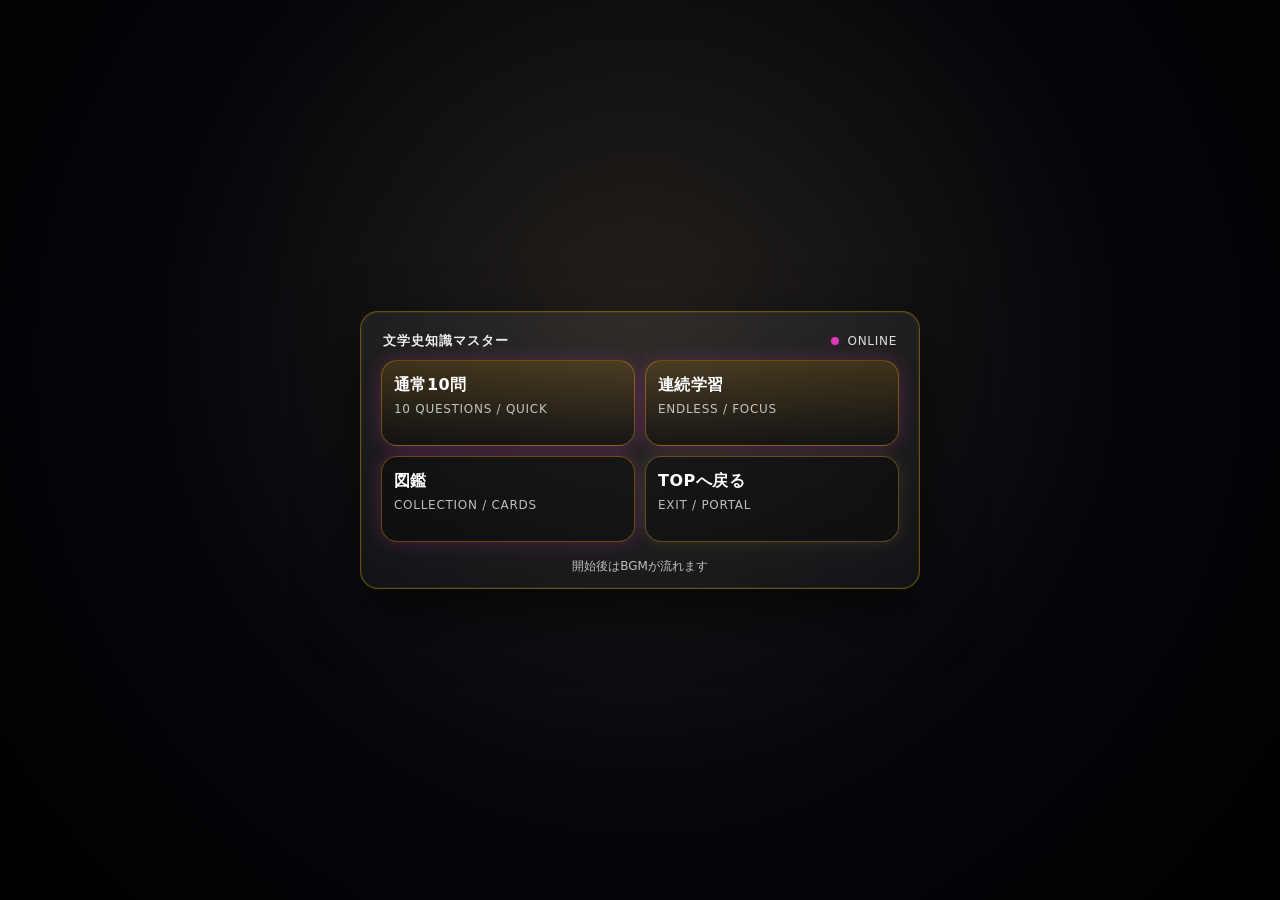
==== commit 6f0c91d5: "Add files via upload" ====
--- a/index.html
+++ b/index.html
@@ -22,16 +22,16 @@
 
       <main class="hub-grid" aria-label="メニュー">
         <!-- ✅リンク化：通常10問 -->
-        <button id="modeNormalBtn" class="hub-card primary" type="button">
+        <a id="modeNormalBtn" class="hub-card primary" href="./index.html?mode=normal&start=1">
           <div class="hub-main">通常10問</div>
           <div class="hub-sub">10 QUESTIONS / QUICK</div>
-        </button>
+        </a>
 
-        <!-- 連続学習 -->
-        <button id="modeEndlessBtn" class="hub-card primary" type="button">
+        <!-- ✅リンク化：連続学習 -->
+        <a id="modeEndlessBtn" class="hub-card primary" href="./index.html?mode=endless&start=1">
           <div class="hub-main">連続学習</div>
           <div class="hub-sub">ENDLESS / FOCUS</div>
-        </button>
+        </a>
 
         <!-- 図鑑（既存） -->
         <a id="openCollectionBtn" class="hub-card" href="https://naoki496.github.io/cards-hub/">
@@ -92,11 +92,11 @@
       <div id="question" class="question">CSVを読み込んでいます。</div>
       <div id="subline" class="subline"></div>
 
-        <div id="choicesArea">
-        <input id="answerInput" class="answer-input" type="text"
-               inputmode="kana" autocomplete="off" autocapitalize="off" autocorrect="off" spellcheck="false"
-               placeholder="読みを入力（ひらがな）" />
-        <button id="submitBtn" class="choice submit" type="button">回答</button>
+      <div id="choicesArea">
+        <button class="choice" type="button" data-idx="0">読み込み中…</button>
+        <button class="choice" type="button" data-idx="1">---</button>
+        <button class="choice" type="button" data-idx="2">---</button>
+        <button class="choice" type="button" data-idx="3">---</button>
       </div>
 
       <div id="status" class="status"></div>
@@ -107,7 +107,7 @@
       </div>
 
       <div id="hint">
-        ※ 問題文全体を読んだうえで、【 】で囲まれた語の読みのみを答えてください。
+        ※〖〗で囲われた箇所は黄色発光でハイライトされます。
       </div>
     </div>
   </div>
--- a/styles.css
+++ b/styles.css
@@ -16,7 +16,7 @@
   --glow-strong: rgba(255,61,207,0.45);
 
   /* ===== Border ===== */
-  --border: rgba(255,61,207,0.35);
+  --border: rgba(255,179,0,0.35);
 }
 
 
@@ -315,34 +315,6 @@
   cursor:pointer;
   box-shadow: 0 0 18px var(--glow), inset 0 0 0 1px rgba(255,255,255,0.04);
   transition: transform 80ms ease, box-shadow 120ms ease, border-color 120ms ease;
-}
-
-
-/* ===== Input mode (Yomi) ===== */
-.answer-input{
-  width: 100%;
-  margin: 10px 0;
-  padding: 16px 14px;
-  border-radius: 18px;
-  border: 1px solid var(--border);
-  background: rgba(255,255,255,0.04);
-  color:#fff;
-  font-size: 18px;
-  outline: none;
-  box-shadow: 0 0 18px var(--glow), inset 0 0 0 1px rgba(255,255,255,0.04);
-}
-
-.answer-input::placeholder{
-  color: rgba(255,255,255,0.55);
-}
-
-.answer-input:focus{
-  border-color: rgba(255,61,207,0.65);
-  box-shadow: 0 0 26px var(--glow-strong), inset 0 0 0 1px rgba(255,255,255,0.06);
-}
-
-.choice.submit{
-  text-align:center;
 }
 
 .choice:active{
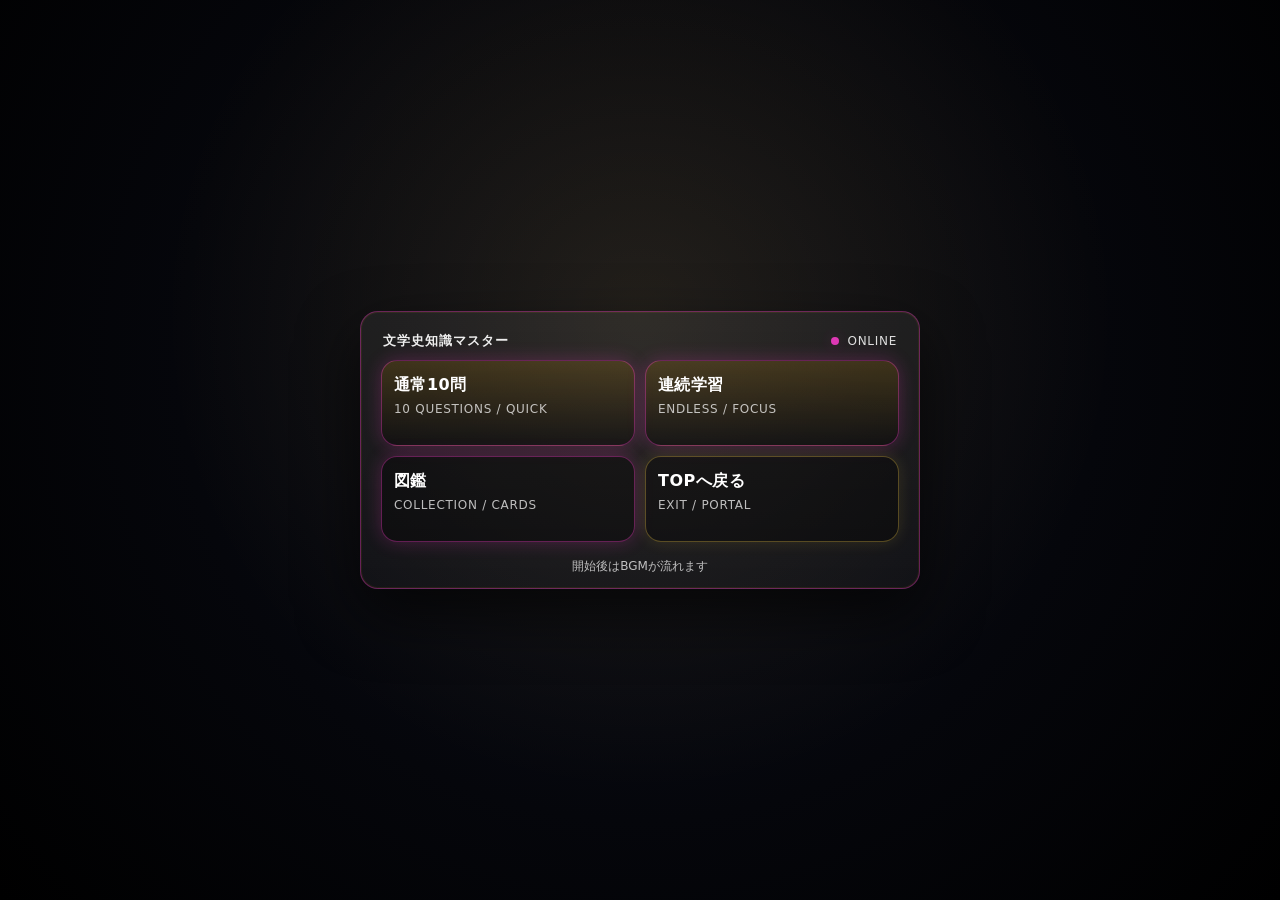
==== commit 8a95b9b4: "Add files via upload" ====
--- a/index.html
+++ b/index.html
@@ -57,7 +57,9 @@
 
       
       
-      
+      <!-- app.js互換のため残す（画面には出さない） -->
+      <button id="startBtn" class="start-hidden" type="button">START</button>
+      <div id="startNote" class="start-hidden"></div>
     </div>
   </div>
 
@@ -92,11 +94,11 @@
       <div id="question" class="question">CSVを読み込んでいます。</div>
       <div id="subline" class="subline"></div>
 
-      <div id="choicesArea">
-        <button class="choice" type="button" data-idx="0">読み込み中…</button>
-        <button class="choice" type="button" data-idx="1">---</button>
-        <button class="choice" type="button" data-idx="2">---</button>
-        <button class="choice" type="button" data-idx="3">---</button>
+        <div id="choicesArea">
+        <input id="answerInput" class="answer-input" type="text"
+               inputmode="kana" autocomplete="off" autocapitalize="off" autocorrect="off" spellcheck="false"
+               placeholder="読みを入力（ひらがな）" />
+        <button id="submitBtn" class="choice submit" type="button">回答</button>
       </div>
 
       <div id="status" class="status"></div>
@@ -107,7 +109,7 @@
       </div>
 
       <div id="hint">
-        ※〖〗で囲われた箇所は黄色発光でハイライトされます。
+        ※ 問題文全体を読んだうえで、【 】で囲まれた語の読みのみを答えてください。
       </div>
     </div>
   </div>
--- a/styles.css
+++ b/styles.css
@@ -16,7 +16,7 @@
   --glow-strong: rgba(255,61,207,0.45);
 
   /* ===== Border ===== */
-  --border: rgba(255,179,0,0.35);
+  --border: rgba(255,61,207,0.35);
 }
 
 
@@ -315,6 +315,34 @@
   cursor:pointer;
   box-shadow: 0 0 18px var(--glow), inset 0 0 0 1px rgba(255,255,255,0.04);
   transition: transform 80ms ease, box-shadow 120ms ease, border-color 120ms ease;
+}
+
+
+/* ===== Input mode (Yomi) ===== */
+.answer-input{
+  width: 100%;
+  margin: 10px 0;
+  padding: 16px 14px;
+  border-radius: 18px;
+  border: 1px solid var(--border);
+  background: rgba(255,255,255,0.04);
+  color:#fff;
+  font-size: 18px;
+  outline: none;
+  box-shadow: 0 0 18px var(--glow), inset 0 0 0 1px rgba(255,255,255,0.04);
+}
+
+.answer-input::placeholder{
+  color: rgba(255,255,255,0.55);
+}
+
+.answer-input:focus{
+  border-color: rgba(255,61,207,0.65);
+  box-shadow: 0 0 26px var(--glow-strong), inset 0 0 0 1px rgba(255,255,255,0.06);
+}
+
+.choice.submit{
+  text-align:center;
 }
 
 .choice:active{
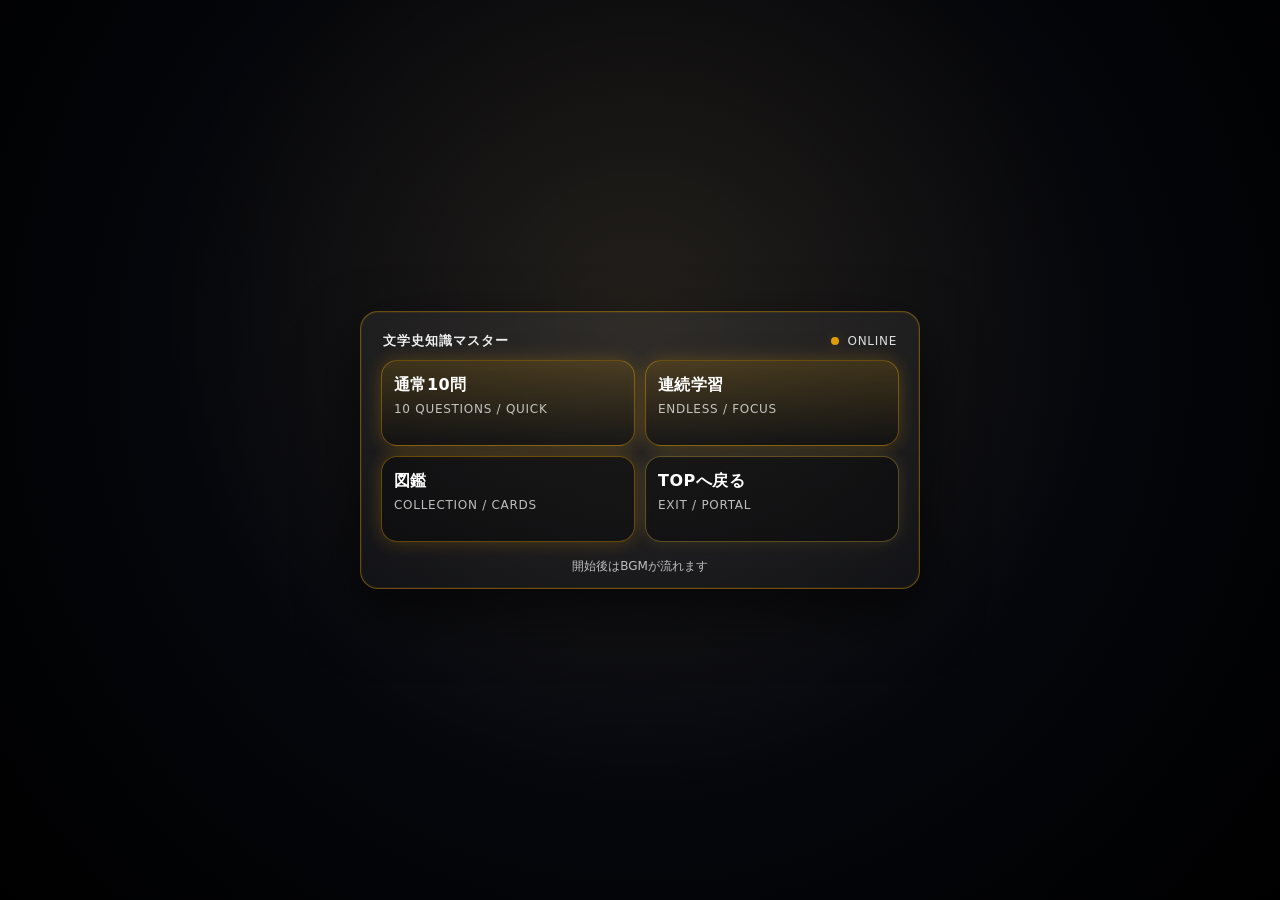
==== commit 08338da7: "Update index.html" ====
--- a/index.html
+++ b/index.html
@@ -114,8 +114,8 @@
     </div>
   </div>
 
-  <script src="./csv.js"></script>
-  <script src="./app.js"></script>
+  <script src="./csv.js?v=20260211c"></script>
+<script src="./app.js?v=20260211c"></script>
 </body>
 </html>
 
--- a/styles.css
+++ b/styles.css
@@ -3,20 +3,20 @@
   --bg0: #050405;   /* メイン背景（ほぼ黒） */
   --bg1: #0c0907;   /* パネル・カード用 */
 
-  /* ===== Accent (Pink) ===== */
-  --accent1: #ff3dcf; /* ネオンピンク */
-  --accent2: #ff1493; /* ディープピンク */
+  /* ===== Accent (Amber) ===== */
+  --accent1: #ffb300; /* メインアンバー */
+  --accent2: #ff8f00; /* 濃いアンバー */
 
   /* ===== Text ===== */
   --text: #ffffff;
   --text-sub: rgba(255,255,255,0.65);
 
   /* ===== Glow ===== */
-  --glow: rgba(255,61,207,0.22);
-  --glow-strong: rgba(255,61,207,0.45);
+  --glow: rgba(255,179,0,0.22);
+  --glow-strong: rgba(255,179,0,0.45);
 
   /* ===== Border ===== */
-  --border: rgba(255,61,207,0.35);
+  --border: rgba(255,179,0,0.35);
 }
 
 
@@ -315,34 +315,6 @@
   cursor:pointer;
   box-shadow: 0 0 18px var(--glow), inset 0 0 0 1px rgba(255,255,255,0.04);
   transition: transform 80ms ease, box-shadow 120ms ease, border-color 120ms ease;
-}
-
-
-/* ===== Input mode (Yomi) ===== */
-.answer-input{
-  width: 100%;
-  margin: 10px 0;
-  padding: 16px 14px;
-  border-radius: 18px;
-  border: 1px solid var(--border);
-  background: rgba(255,255,255,0.04);
-  color:#fff;
-  font-size: 18px;
-  outline: none;
-  box-shadow: 0 0 18px var(--glow), inset 0 0 0 1px rgba(255,255,255,0.04);
-}
-
-.answer-input::placeholder{
-  color: rgba(255,255,255,0.55);
-}
-
-.answer-input:focus{
-  border-color: rgba(255,61,207,0.65);
-  box-shadow: 0 0 26px var(--glow-strong), inset 0 0 0 1px rgba(255,255,255,0.06);
-}
-
-.choice.submit{
-  text-align:center;
 }
 
 .choice:active{
@@ -1058,3 +1030,77 @@
   0%{ transform: scale(.85); filter: blur(.6px); opacity: .7; }
   100%{ transform: scale(1); filter: blur(0); opacity: 1; }
 }
+
+
+/* ===== Timer (10s) ===== */
+#timerArea{
+  padding: 6px 6px 10px;
+}
+#timerText{
+  display:flex;
+  justify-content:space-between;
+  align-items:center;
+  gap:8px;
+  font-size:12px;
+  color: rgba(255,255,255,0.65);
+  margin-bottom:8px;
+}
+#timerOuter{
+  width:100%;
+  height:10px;
+  border-radius:999px;
+  background: rgba(255,255,255,0.05);
+  border: 1px solid rgba(255,255,255,0.05);
+  overflow:hidden;
+}
+#timerInner{
+  height:100%;
+  width:100%;
+  background: linear-gradient(90deg, rgba(255,61,207,0.85), rgba(255,20,147,0.9));
+  box-shadow: 0 0 14px rgba(255,61,207,0.35);
+}
+
+/* ===== Answer input feedback ===== */
+.answer-input.correct{
+  border-color: rgba(0,255,170,0.75) !important;
+  box-shadow: 0 0 26px rgba(0,255,170,0.28), inset 0 0 0 1px rgba(255,255,255,0.06) !important;
+}
+.answer-input.wrong{
+  border-color: rgba(255,80,120,0.75) !important;
+  box-shadow: 0 0 26px rgba(255,80,120,0.24), inset 0 0 0 1px rgba(255,255,255,0.06) !important;
+}
+
+/* ===== Countdown (restore richer look) ===== */
+#countdownOverlay{
+  position: fixed;
+  inset: 0;
+  display: none; /* JS sets flex */
+  align-items: center;
+  justify-content: center;
+  z-index: 1001;
+  background:
+    radial-gradient(900px 600px at 50% 35%, rgba(255,61,207,0.20), transparent 60%),
+    rgba(0,0,0,0.62);
+  backdrop-filter: blur(8px);
+  -webkit-backdrop-filter: blur(8px);
+}
+#countdownOverlay .countdown-num{
+  font-size: 104px;
+  font-weight: 900;
+  letter-spacing: .06em;
+  color: #fff;
+  text-shadow:
+    0 0 14px rgba(255,61,207,0.35),
+    0 0 34px rgba(255,61,207,0.55),
+    0 0 60px rgba(255,20,147,0.35);
+  filter: drop-shadow(0 0 18px rgba(255,61,207,0.35));
+  transform: translateZ(0);
+}
+#countdownOverlay .countdown-num.pop{
+  animation: cdPop .85s ease both;
+}
+@keyframes cdPop{
+  0%   { transform: scale(0.88); opacity: 0.0; }
+  18%  { transform: scale(1.00); opacity: 1.0; }
+  100% { transform: scale(1.10); opacity: 0.0; }
+}
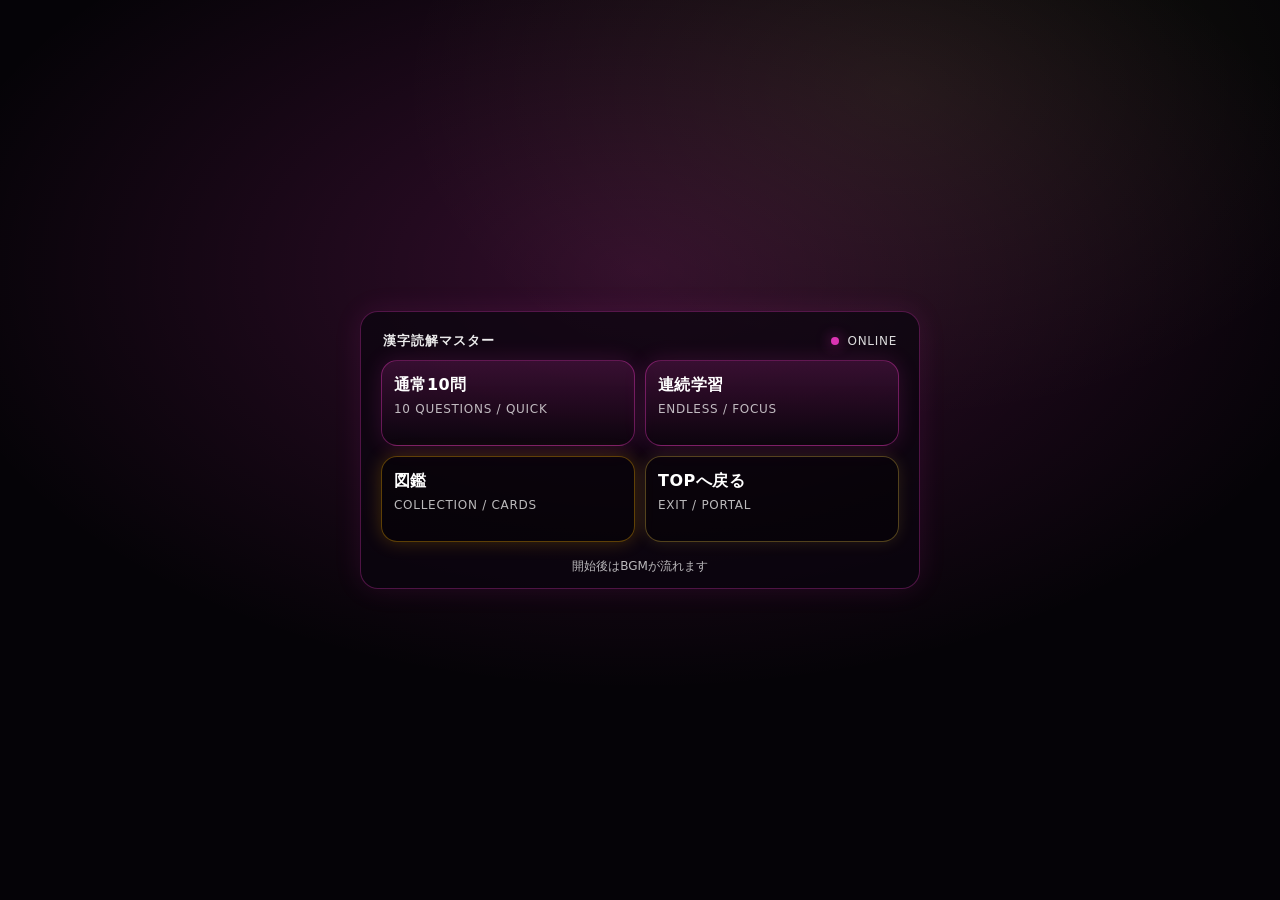
==== commit a2974787: "Update index.html" ====
--- a/index.html
+++ b/index.html
@@ -4,7 +4,7 @@
   <meta charset="utf-8" />
   <meta name="viewport" content="width=device-width, initial-scale=1" />
   <base href="./">
-  <title>文学史知識マスター</title>
+  <title>漢字読解マスター</title>
   <link rel="stylesheet" href="./styles.css" />
 </head>
 
@@ -16,7 +16,7 @@
   <div id="startScreen" class="start-screen" aria-label="スタート画面">
     <div class="hub">
       <header class="hub-bar">
-        <div class="hub-title">文学史知識マスター</div>
+        <div class="hub-title">漢字読解マスター</div>
         <div class="hub-status"><span class="hub-dot" aria-hidden="true"></span><span>ONLINE</span></div>
       </header>
 
@@ -66,7 +66,7 @@
   <!-- =========================
        QUIZ UI
        ========================= -->
-  <h1>文学史知識マスター</h1>
+  <h1>漢字読解マスター</h1>
 
   <div id="quiz" class="panel">
     <div id="meta">
@@ -114,7 +114,7 @@
     </div>
   </div>
 
-  <script src="./csv.js?v=20260211c"></script>
+<script src="./csv.js?v=20260211c"></script>
 <script src="./app.js?v=20260211c"></script>
 </body>
 </html>
--- a/styles.css
+++ b/styles.css
@@ -1104,3 +1104,128 @@
   18%  { transform: scale(1.00); opacity: 1.0; }
   100% { transform: scale(1.10); opacity: 0.0; }
 }
+
+
+#timerArea{padding:6px 6px 10px;}
+#timerText{display:flex;justify-content:space-between;align-items:center;gap:8px;font-size:12px;color:rgba(255,255,255,0.65);margin-bottom:8px;}
+#timerOuter{width:100%;height:10px;border-radius:999px;background:rgba(255,255,255,0.05);border:1px solid rgba(255,255,255,0.05);overflow:hidden;}
+#timerInner{height:100%;width:100%;background:linear-gradient(90deg, rgba(255,61,207,0.85), rgba(255,20,147,0.9));box-shadow:0 0 14px rgba(255,61,207,0.35);}
+
+.answer-input.correct{border-color:rgba(0,255,170,0.75)!important;box-shadow:0 0 26px rgba(0,255,170,0.28), inset 0 0 0 1px rgba(255,255,255,0.06)!important;}
+.answer-input.wrong{border-color:rgba(255,80,120,0.75)!important;box-shadow:0 0 26px rgba(255,80,120,0.24), inset 0 0 0 1px rgba(255,255,255,0.06)!important;}
+
+/* ===== Kanji-Y Quiz theme overrides (black + pink glow) ===== */
+
+html, body{
+  background: #050307 !important;
+  color: #ffffff !important;
+}
+
+/* Start screen */
+.start-screen{
+  background: radial-gradient(1200px 700px at 50% 30%, rgba(255,61,207,0.18), transparent 60%),
+              radial-gradient(900px 600px at 70% 10%, rgba(203,255,92,0.08), transparent 55%),
+              #050307 !important;
+}
+.hub{
+  background: rgba(10, 5, 14, 0.68) !important;
+  border: 1px solid rgba(255,61,207,0.28) !important;
+  box-shadow: 0 0 28px rgba(255,61,207,0.10) !important;
+}
+.hub-card.primary{
+  background: linear-gradient(180deg, rgba(255,61,207,0.16), rgba(0,0,0,0.18)) !important;
+  border: 1px solid rgba(255,61,207,0.35) !important;
+  box-shadow: 0 0 22px rgba(255,61,207,0.14) !important;
+}
+.hub-dot{
+  background: #ff3dcf !important;
+  box-shadow: 0 0 14px rgba(255,61,207,0.7) !important;
+}
+
+/* Quiz panel */
+.panel, #quiz{
+  background: rgba(10, 5, 14, 0.60) !important;
+  border: 1px solid rgba(255,61,207,0.25) !important;
+  box-shadow: 0 0 26px rgba(255,61,207,0.08) !important;
+}
+
+/* Highlight inside 【】 */
+.hl{
+  color: #ffe1f6 !important;
+  text-shadow: 0 0 14px rgba(255,61,207,0.55);
+}
+
+/* Answer input: large + decorated */
+.answer-input, #answerInput{
+  width: 100% !important;
+  min-height: 52px !important;
+  padding: 12px 14px !important;
+  font-size: 20px !important;
+  border-radius: 14px !important;
+  background: rgba(0,0,0,0.35) !important;
+  border: 1px solid rgba(255,61,207,0.35) !important;
+  color: #fff !important;
+  box-shadow: 0 0 22px rgba(255,61,207,0.12), inset 0 0 0 1px rgba(255,255,255,0.04) !important;
+}
+.answer-input:focus, #answerInput:focus{
+  outline: none !important;
+  border-color: rgba(255,61,207,0.65) !important;
+  box-shadow: 0 0 34px rgba(255,61,207,0.22), inset 0 0 0 1px rgba(255,255,255,0.06) !important;
+}
+
+/* correct/wrong glow */
+.answer-input.correct, #answerInput.correct{
+  border-color: rgba(0,255,170,0.75) !important;
+  box-shadow: 0 0 26px rgba(0,255,170,0.28), inset 0 0 0 1px rgba(255,255,255,0.06) !important;
+}
+.answer-input.wrong, #answerInput.wrong{
+  border-color: rgba(255,80,120,0.75) !important;
+  box-shadow: 0 0 26px rgba(255,80,120,0.24), inset 0 0 0 1px rgba(255,255,255,0.06) !important;
+}
+
+/* Timer bar */
+#timerArea{ padding: 6px 6px 10px; }
+#timerText{
+  display:flex; justify-content:space-between; align-items:center; gap:8px;
+  font-size:12px; color: rgba(255,255,255,0.65); margin-bottom:8px;
+}
+#timerOuter{
+  width:100%; height:10px; border-radius:999px;
+  background: rgba(255,255,255,0.05);
+  border: 1px solid rgba(255,255,255,0.05);
+  overflow:hidden;
+}
+#timerInner{
+  height:100%; width:100%;
+  background: linear-gradient(90deg, rgba(255,61,207,0.85), rgba(255,20,147,0.9));
+  box-shadow: 0 0 14px rgba(255,61,207,0.35);
+}
+
+/* Countdown richer */
+#countdownOverlay{
+  position: fixed; inset: 0; display: none;
+  align-items: center; justify-content: center;
+  z-index: 1001;
+  background:
+    radial-gradient(900px 600px at 50% 35%, rgba(255,61,207,0.20), transparent 60%),
+    rgba(0,0,0,0.62);
+  backdrop-filter: blur(8px);
+  -webkit-backdrop-filter: blur(8px);
+}
+#countdownOverlay .countdown-num{
+  font-size: 104px;
+  font-weight: 900;
+  letter-spacing: .06em;
+  color: #fff;
+  text-shadow:
+    0 0 14px rgba(255,61,207,0.35),
+    0 0 34px rgba(255,61,207,0.55),
+    0 0 60px rgba(255,20,147,0.35);
+  filter: drop-shadow(0 0 18px rgba(255,61,207,0.35));
+}
+#countdownOverlay .countdown-num.pop{ animation: cdPop .85s ease both; }
+@keyframes cdPop{
+  0%   { transform: scale(0.88); opacity: 0.0; }
+  18%  { transform: scale(1.00); opacity: 1.0; }
+  100% { transform: scale(1.10); opacity: 0.0; }
+}
